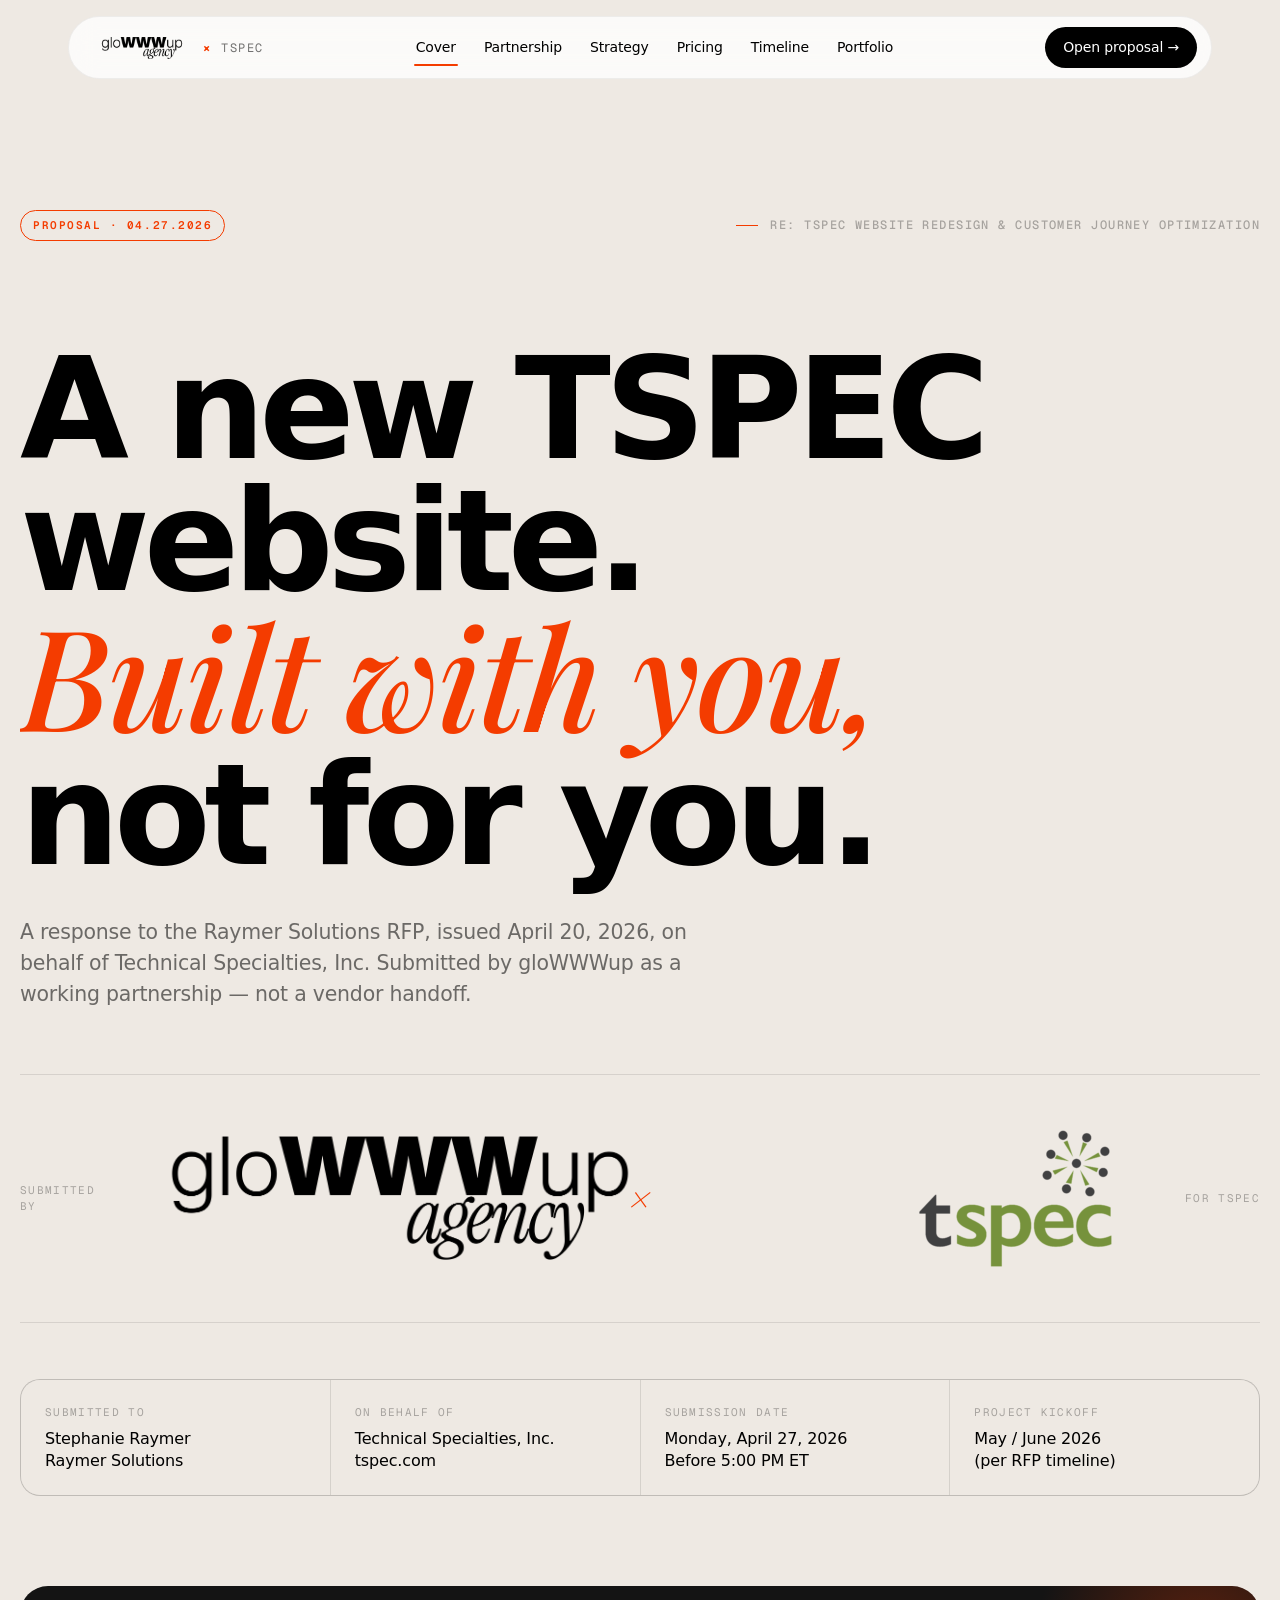
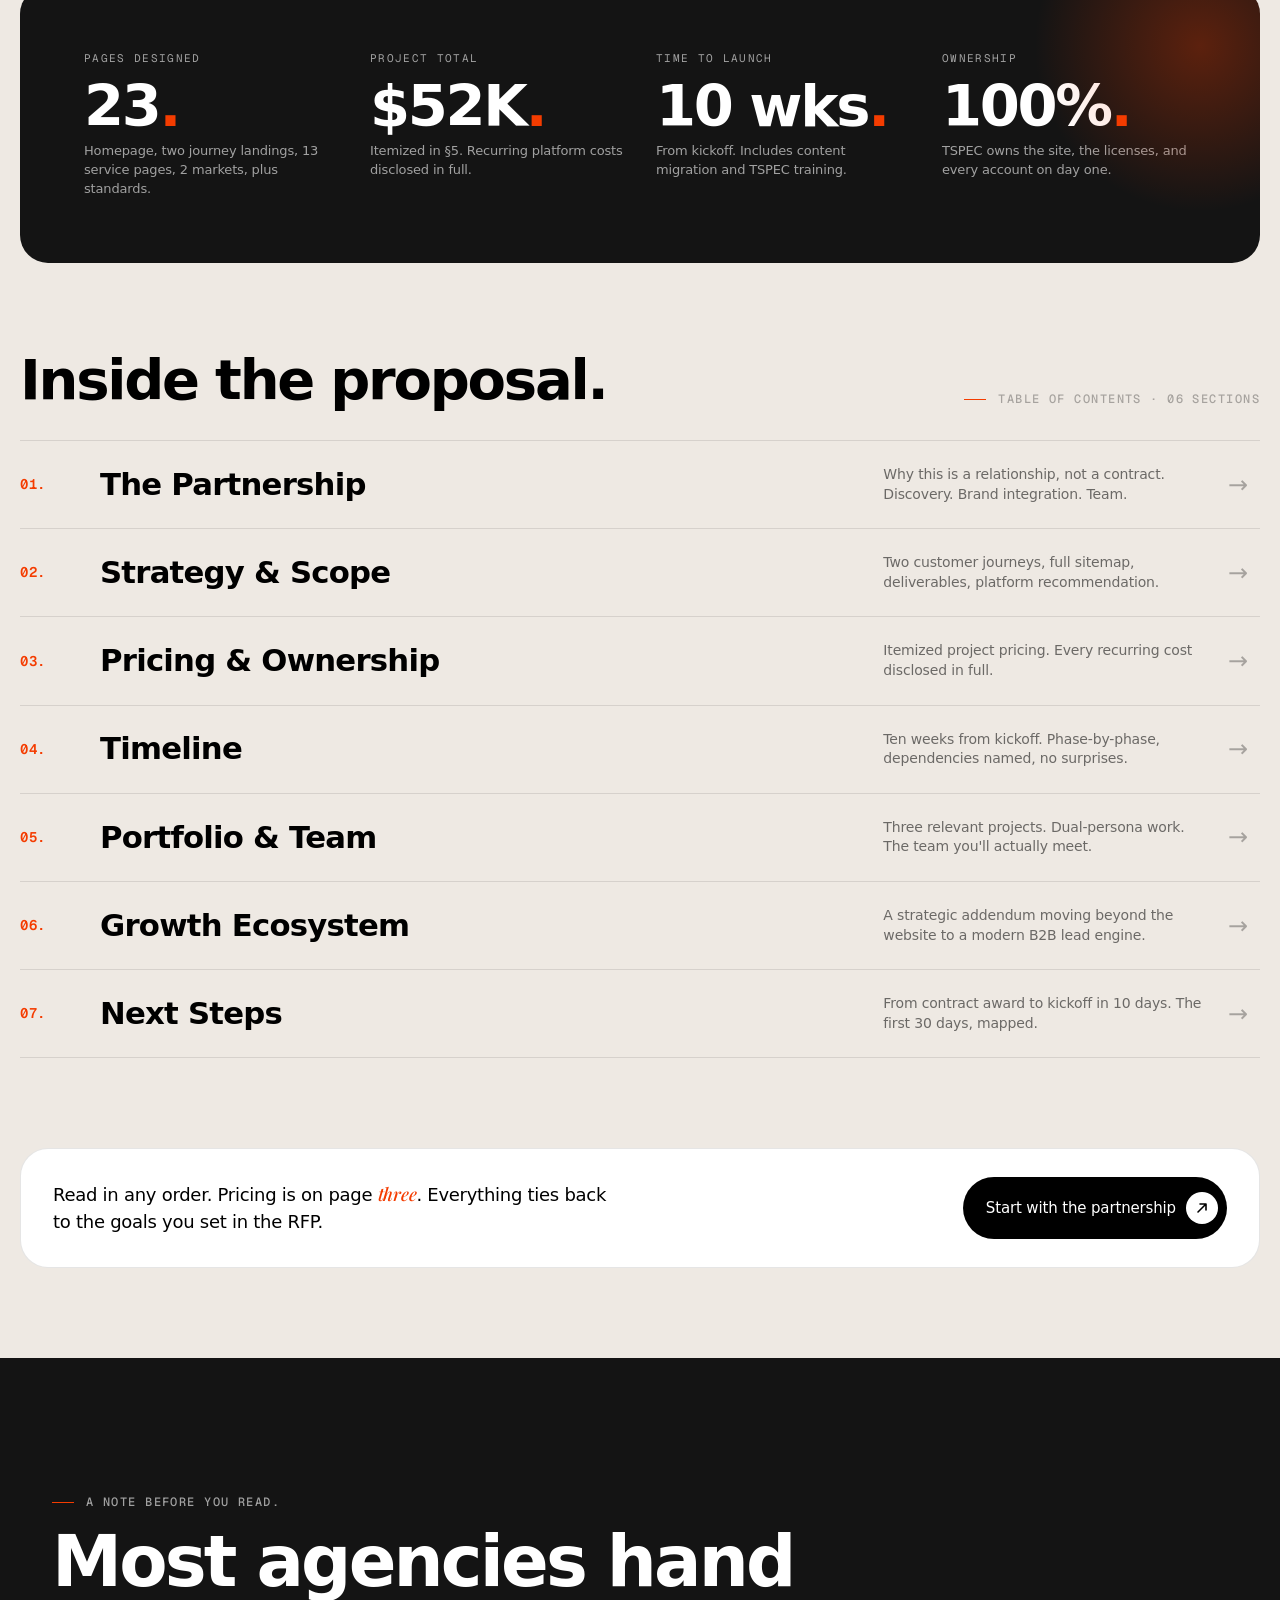
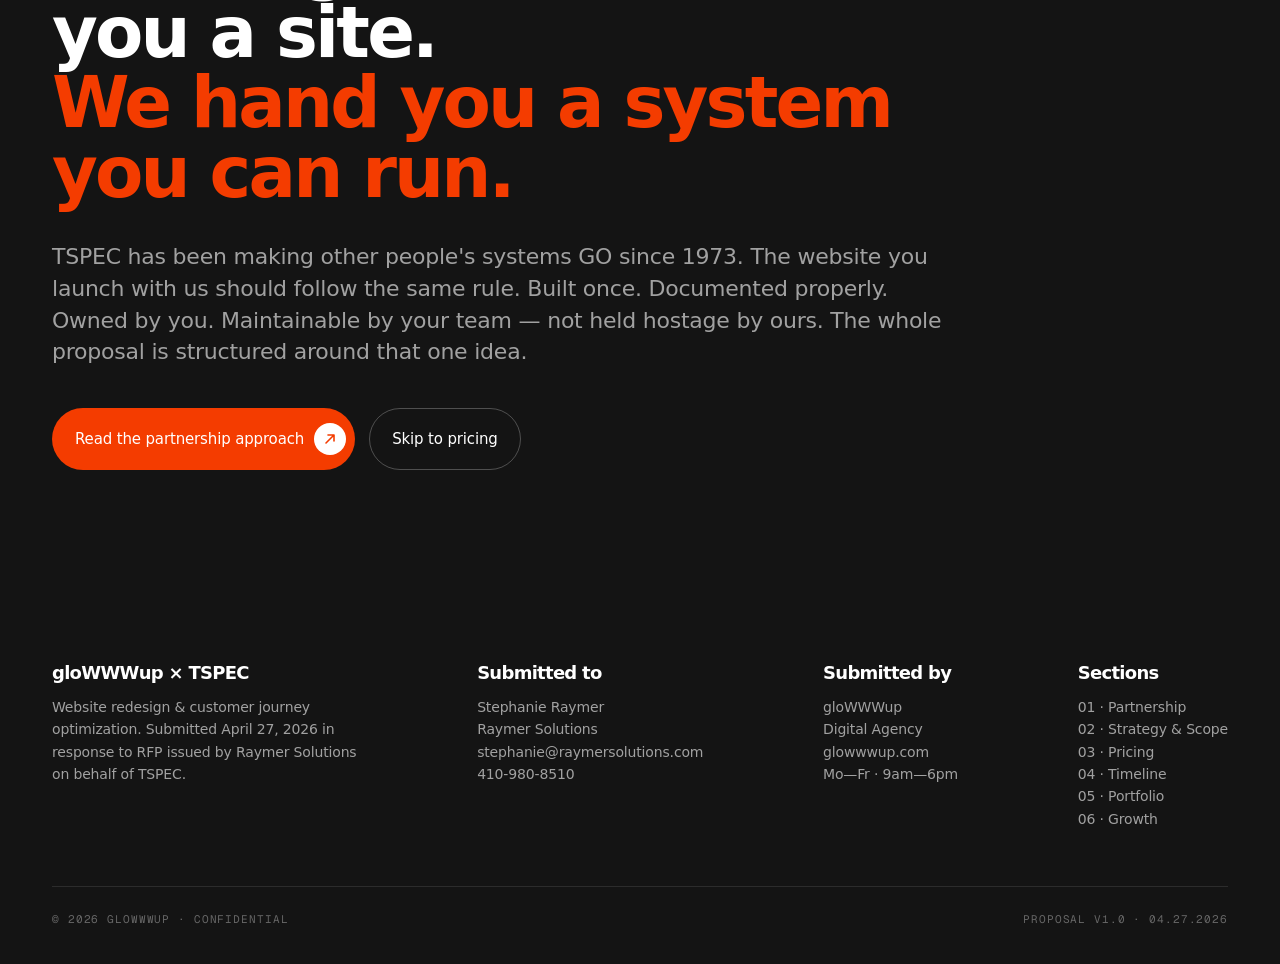
==== index.html @ b15963d7 "Update brand-row logos to 100px min-height and lock aspect ratio" ====
<!DOCTYPE html>
<html lang="en">

<head>
  <meta charset="utf-8">
  <meta name="viewport" content="width=device-width, initial-scale=1">
  <title>Proposal · gloWWWup × TSPEC · Website Redesign</title>
  <meta name="description"
    content="A website redesign proposal for TSPEC, prepared by gloWWWup in response to the Raymer Solutions RFP issued April 20, 2026.">
  <link rel="preconnect" href="https://fonts.googleapis.com">
  <link rel="preconnect" href="https://fonts.gstatic.com" crossorigin>
  <link
    href="https://fonts.googleapis.com/css2?family=Geist+Mono:wght@400;500;600&family=Playfair+Display:ital,wght@1,500&display=swap"
    rel="stylesheet">
  <link rel="stylesheet" href="assets/css/site.css">
  <style>
    /* ── Page-specific: cover hero ── */
    .cover-hero {
      padding: clamp(64px, 9vw, 144px) 0 clamp(56px, 7vw, 96px);
      position: relative;
      overflow: hidden;
    }

    .cover-eyebrow-row {
      display: flex;
      justify-content: space-between;
      align-items: center;
      margin-bottom: clamp(56px, 8vw, 112px);
      flex-wrap: wrap;
      gap: 16px;
    }

    .doc-tag {
      font-family: var(--font-geist);
      font-size: 11px;
      font-weight: 600;
      letter-spacing: .14em;
      text-transform: uppercase;
      color: var(--accent);
      padding: 6px 12px;
      border: 1px solid var(--accent);
      border-radius: var(--r-pill);
    }

    .cover-h1 {
      font-size: clamp(48px, 11vw, 156px);
      font-weight: 700;
      line-height: .94;
      letter-spacing: -.045em;
      margin: 0 0 36px;
      max-width: 14ch;
      overflow-wrap: break-word;
      word-break: break-word;
    }

    .cover-h1 .ital {
      font-family: var(--font-serif);
      font-style: italic;
      font-weight: 500;
      color: var(--accent);
      letter-spacing: -.02em;
    }

    .cover-sub {
      font-size: clamp(18px, 1.6vw, 22px);
      line-height: 1.5;
      color: var(--fg2);
      max-width: 56ch;
      margin: 0 0 64px;
      letter-spacing: -.01em;
    }

    /* Brand mark row */
    .brand-row {
      display: grid;
      grid-template-columns: 1fr auto 1fr;
      align-items: center;
      gap: 32px;
      padding: 32px 0;
      border-top: 1px solid var(--border);
      border-bottom: 1px solid var(--border);
      margin-bottom: 56px;
    }

    .brand-row .ours,
    .brand-row .theirs {
      display: flex;
      align-items: center;
      gap: 16px;
    }

    .brand-row .theirs {
      justify-self: end;
    }

    .brand-row .label {
      font-family: var(--font-geist);
      font-size: 11px;
      letter-spacing: .12em;
      text-transform: uppercase;
      color: var(--fg3);
    }

    .brand-row .ours img {
      min-height: 100px;
      height: auto;
      width: auto;
    }

    .brand-row .theirs img {
      min-height: 100px;
      height: auto;
      width: auto;
    }

    .brand-row .ampersand {
      font-family: var(--font-serif);
      font-style: italic;
      font-weight: 500;
      font-size: 40px;
      color: var(--accent);
      line-height: 1;
    }

    @media (max-width: 760px) {
      .brand-row {
        grid-template-columns: 1fr;
        text-align: center;
      }

      .brand-row .theirs {
        justify-self: center;
      }
    }

    /* Submission meta strip */
    .submission-meta {
      display: grid;
      grid-template-columns: repeat(4, 1fr);
      gap: 1px;
      background: var(--border);
      border: 1px solid var(--border);
      border-radius: var(--r-md);
      overflow: hidden;
      margin-bottom: clamp(56px, 7vw, 96px);
    }

    .submission-meta .cell {
      background: var(--bg);
      padding: 24px 24px;
    }

    .submission-meta .label {
      font-family: var(--font-geist);
      font-size: 11px;
      letter-spacing: .12em;
      text-transform: uppercase;
      color: var(--fg3);
      margin-bottom: 8px;
    }

    .submission-meta .val {
      font-size: 16px;
      font-weight: 500;
      line-height: 1.35;
      letter-spacing: -.01em;
    }

    @media (max-width: 760px) {
      .submission-meta {
        grid-template-columns: 1fr 1fr;
      }
    }

    @media (max-width: 480px) {
      .submission-meta {
        grid-template-columns: 1fr;
      }

      .submission-meta .cell {
        padding: 16px 20px;
      }
    }

    /* At-a-glance numbers */
    .glance {
      background: var(--bg-dark);
      color: var(--fg-on-dark);
      border-radius: var(--r-lg);
      padding: clamp(40px, 5vw, 64px);
      display: grid;
      grid-template-columns: repeat(4, 1fr);
      gap: 32px;
      margin-bottom: clamp(56px, 7vw, 96px);
      position: relative;
      overflow: hidden;
    }

    .glance::after {
      content: '';
      position: absolute;
      top: -120px;
      right: -120px;
      width: 360px;
      height: 360px;
      border-radius: 50%;
      background: radial-gradient(circle, rgba(244, 60, 0, .32) 0%, transparent 65%);
      pointer-events: none;
    }

    .glance .label {
      font-family: var(--font-geist);
      font-size: 11px;
      letter-spacing: .12em;
      text-transform: uppercase;
      color: var(--fg-on-dark-mute);
      margin-bottom: 12px;
    }

    .glance .num {
      font-size: clamp(40px, 4.5vw, 64px);
      font-weight: 700;
      line-height: 1;
      letter-spacing: -.04em;
      margin-bottom: 6px;
    }

    .glance .num .accent {
      color: var(--accent);
    }

    .glance .desc {
      font-size: 13px;
      color: var(--fg-on-dark-mute);
      line-height: 1.45;
    }

    @media (max-width: 900px) {
      .glance {
        grid-template-columns: repeat(2, 1fr);
      }
    }

    @media (max-width: 480px) {
      .glance {
        grid-template-columns: 1fr;
        padding: 32px 24px;
      }
    }

    /* TOC */
    .toc-block {
      margin-bottom: clamp(56px, 7vw, 96px);
    }

    .toc-block .head {
      display: flex;
      justify-content: space-between;
      align-items: flex-end;
      margin-bottom: 32px;
      flex-wrap: wrap;
      gap: 16px;
    }

    .toc-list {
      display: flex;
      flex-direction: column;
    }

    .toc-row {
      display: grid;
      grid-template-columns: 56px 1fr auto 32px;
      gap: 24px;
      align-items: center;
      padding: 24px 0;
      border-top: 1px solid var(--border);
      transition: padding-left .25s var(--ease-out);
      color: var(--fg1);
    }

    .toc-row:last-child {
      border-bottom: 1px solid var(--border);
    }

    .toc-row:hover {
      padding-left: 12px;
      background: linear-gradient(90deg, var(--accent-soft) 0%, transparent 60%);
    }

    .toc-row:hover .toc-arrow {
      color: var(--accent);
      transform: translateX(4px);
    }

    .toc-num {
      font-family: var(--font-geist);
      font-size: 14px;
      font-weight: 600;
      color: var(--accent);
      letter-spacing: .04em;
    }

    .toc-title {
      font-size: clamp(22px, 2.4vw, 32px);
      font-weight: 600;
      letter-spacing: -.025em;
      line-height: 1.1;
    }

    .toc-desc {
      font-size: 14px;
      color: var(--fg2);
      line-height: 1.4;
      max-width: 36ch;
    }

    .toc-arrow {
      font-size: 24px;
      color: var(--fg3);
      transition: color .2s var(--ease-out), transform .2s var(--ease-out);
    }

    @media (max-width: 760px) {
      .toc-row {
        grid-template-columns: 40px 1fr 24px;
        gap: 16px;
      }

      .toc-desc {
        display: none;
      }
    }

    @media (max-width: 480px) {
      .toc-row {
        grid-template-columns: 1fr 24px;
        padding: 20px 0;
      }

      .toc-num {
        display: none;
      }

      .toc-title {
        font-size: 20px;
      }
    }

    /* Strap below */
    .open-strap {
      display: flex;
      align-items: center;
      justify-content: space-between;
      gap: 24px;
      flex-wrap: wrap;
      background: var(--surface);
      border: 1px solid var(--border);
      border-radius: var(--r-lg);
      padding: 28px 32px;
    }

    .open-strap .msg {
      font-size: 18px;
      font-weight: 500;
      letter-spacing: -.015em;
      max-width: 50ch;
    }

    .open-strap .msg em {
      color: var(--accent);
    }
  </style>
</head>

<body>

  <!-- ── NAV ── -->
  <header class="shell">
    <nav class="nav-pill">
      <div class="brand">
        <img src="assets/img/glowwwup-wordmark.png" alt="gloWWWup">
        <span class="x">×</span>
        <span>TSPEC</span>
      </div>
      <div class="links">
        <a href="index.html" class="active">Cover</a>
        <a href="partnership.html">Partnership</a>
        <a href="strategy.html">Strategy</a>
        <a href="pricing.html">Pricing</a>
        <a href="timeline.html">Timeline</a>
        <a href="portfolio.html">Portfolio</a>
      </div>
      <a href="partnership.html" class="cta">Open proposal →</a>
    </nav>
  </header>

  <!-- ── COVER HERO ── -->
  <section class="cover-hero shell">
    <div class="cover-eyebrow-row">
      <span class="doc-tag">Proposal · 04.27.2026</span>
      <span class="eyebrow">Re: TSPEC Website Redesign &amp; Customer Journey Optimization</span>
    </div>

    <h1 class="cover-h1">
      A new TSPEC website.<br>
      <span class="ital">Built with you,</span><br>
      not for you.
    </h1>

    <p class="cover-sub">
      A response to the Raymer Solutions RFP, issued April 20, 2026, on behalf of Technical Specialties, Inc. Submitted
      by gloWWWup as a working partnership — not a vendor handoff.
    </p>

    <div class="brand-row">
      <div class="ours">
        <span class="label">Submitted by</span>
        <img src="assets/img/glowwwup-wordmark.png" alt="gloWWWup">
      </div>
      <span class="ampersand">×</span>
      <div class="theirs">
        <img src="assets/img/tspec-logo.png" alt="TSPEC">
        <span class="label">For TSPEC</span>
      </div>
    </div>

    <!-- Submission metadata -->
    <div class="submission-meta">
      <div class="cell">
        <div class="label">Submitted to</div>
        <div class="val">Stephanie Raymer<br>Raymer Solutions</div>
      </div>
      <div class="cell">
        <div class="label">On behalf of</div>
        <div class="val">Technical Specialties, Inc.<br>tspec.com</div>
      </div>
      <div class="cell">
        <div class="label">Submission date</div>
        <div class="val">Monday, April 27, 2026<br>Before 5:00 PM ET</div>
      </div>
      <div class="cell">
        <div class="label">Project kickoff</div>
        <div class="val">May / June 2026<br>(per RFP timeline)</div>
      </div>
    </div>

    <!-- At-a-glance -->
    <div class="glance">
      <div>
        <div class="label">Pages designed</div>
        <div class="num">23<span class="accent">.</span></div>
        <div class="desc">Homepage, two journey landings, 13 service pages, 2 markets, plus standards.</div>
      </div>
      <div>
        <div class="label">Project total</div>
        <div class="num">$52K<span class="accent">.</span></div>
        <div class="desc">Itemized in §5. Recurring platform costs disclosed in full.</div>
      </div>
      <div>
        <div class="label">Time to launch</div>
        <div class="num">10 wks<span class="accent">.</span></div>
        <div class="desc">From kickoff. Includes content migration and TSPEC training.</div>
      </div>
      <div>
        <div class="label">Ownership</div>
        <div class="num">100%<span class="accent">.</span></div>
        <div class="desc">TSPEC owns the site, the licenses, and every account on day one.</div>
      </div>
    </div>

    <!-- TOC -->
    <div class="toc-block">
      <div class="head">
        <h2 style="font-size: clamp(36px, 4.5vw, 56px); letter-spacing: -.04em;">Inside the proposal.</h2>
        <span class="eyebrow">Table of contents · 06 sections</span>
      </div>

      <div class="toc-list">
        <a class="toc-row" href="partnership.html">
          <span class="toc-num">01.</span>
          <div>
            <div class="toc-title">The Partnership</div>
          </div>
          <div class="toc-desc">Why this is a relationship, not a contract. Discovery. Brand integration. Team.</div>
          <span class="toc-arrow">→</span>
        </a>
        <a class="toc-row" href="strategy.html">
          <span class="toc-num">02.</span>
          <div>
            <div class="toc-title">Strategy &amp; Scope</div>
          </div>
          <div class="toc-desc">Two customer journeys, full sitemap, deliverables, platform recommendation.</div>
          <span class="toc-arrow">→</span>
        </a>
        <a class="toc-row" href="pricing.html">
          <span class="toc-num">03.</span>
          <div>
            <div class="toc-title">Pricing &amp; Ownership</div>
          </div>
          <div class="toc-desc">Itemized project pricing. Every recurring cost disclosed in full.</div>
          <span class="toc-arrow">→</span>
        </a>
        <a class="toc-row" href="timeline.html">
          <span class="toc-num">04.</span>
          <div>
            <div class="toc-title">Timeline</div>
          </div>
          <div class="toc-desc">Ten weeks from kickoff. Phase-by-phase, dependencies named, no surprises.</div>
          <span class="toc-arrow">→</span>
        </a>
        <a class="toc-row" href="portfolio.html">
          <span class="toc-num">05.</span>
          <div>
            <div class="toc-title">Portfolio &amp; Team</div>
          </div>
          <div class="toc-desc">Three relevant projects. Dual-persona work. The team you'll actually meet.</div>
          <span class="toc-arrow">→</span>
        </a>
        <a class="toc-row" href="growth.html">
          <span class="toc-num">06.</span>
          <div>
            <div class="toc-title">Growth Ecosystem</div>
          </div>
          <div class="toc-desc">A strategic addendum moving beyond the website to a modern B2B lead engine.</div>
          <span class="toc-arrow">→</span>
        </a>
        <a class="toc-row" href="partnership.html#discovery">
          <span class="toc-num">07.</span>
          <div>
            <div class="toc-title">Next Steps</div>
          </div>
          <div class="toc-desc">From contract award to kickoff in 10 days. The first 30 days, mapped.</div>
          <span class="toc-arrow">→</span>
        </a>
      </div>
    </div>

    <div class="open-strap">
      <p class="msg">
        Read in any order. Pricing is on page <em>three</em>. Everything ties back to the goals you set in the RFP.
      </p>
      <a href="partnership.html" class="btn btn-primary">
        Start with the partnership
        <span class="arrow">
          <svg viewBox="0 0 12 12" fill="none">
            <path d="M2 10L10 2M10 2H4M10 2V8" stroke="#000" stroke-width="1.6" stroke-linecap="round"
              stroke-linejoin="round" />
          </svg>
        </span>
      </a>
    </div>
  </section>

  <!-- ── DARK BAND: voice statement ── -->
  <section class="dark-band">
    <div class="shell">
      <p class="eyebrow">A note before you read.</p>
      <h2 style="color: var(--fg-on-dark); font-size: clamp(36px, 5.5vw, 72px); margin: 16px 0 32px; max-width: 18ch;">
        Most agencies hand you a site.<br>
        <span class="accent">We hand you a system you can run.</span>
      </h2>
      <p class="lede" style="max-width: 64ch;">
        TSPEC has been making other people's systems GO since 1973. The website you launch with us should follow the
        same rule. Built once. Documented properly. Owned by you. Maintainable by your team — not held hostage by ours.
        The whole proposal is structured around that one idea.
      </p>
      <div style="display: flex; gap: 14px; margin-top: 40px; flex-wrap: wrap;">
        <a href="partnership.html" class="btn btn-accent">
          Read the partnership approach
          <span class="arrow">
            <svg viewBox="0 0 12 12" fill="none">
              <path d="M2 10L10 2M10 2H4M10 2V8" stroke="#F43C00" stroke-width="1.6" stroke-linecap="round"
                stroke-linejoin="round" />
            </svg>
          </span>
        </a>
        <a href="pricing.html" class="btn btn-ghost btn-on-dark">Skip to pricing</a>
      </div>
    </div>
  </section>

  <!-- ── FOOTER ── -->
  <footer class="site-foot">
    <div class="shell">
      <div class="row">
        <div style="max-width: 30ch;">
          <h6>gloWWWup × TSPEC</h6>
          <p>Website redesign &amp; customer journey optimization. Submitted April 27, 2026 in response to RFP issued by
            Raymer Solutions on behalf of TSPEC.</p>
        </div>
        <div>
          <h6>Submitted to</h6>
          <p>Stephanie Raymer<br>Raymer Solutions<br><a
              href="mailto:stephanie@raymersolutions.com">stephanie@raymersolutions.com</a><br>410-980-8510</p>
        </div>
        <div>
          <h6>Submitted by</h6>
          <p>gloWWWup<br>Digital Agency<br><a href="https://glowwwup.com">glowwwup.com</a><br>Mo—Fr · 9am—6pm</p>
        </div>
        <div>
          <h6>Sections</h6>
          <p>
            <a href="partnership.html">01 · Partnership</a><br>
            <a href="strategy.html">02 · Strategy &amp; Scope</a><br>
            <a href="pricing.html">03 · Pricing</a><br>
            <a href="timeline.html">04 · Timeline</a><br>
            <a href="portfolio.html">05 · Portfolio</a><br>
            <a href="growth.html">06 · Growth</a>
          </p>
        </div>
      </div>
      <div class="legal">
        <span>© 2026 gloWWWup · Confidential</span>
        <span>Proposal v1.0 · 04.27.2026</span>
      </div>
    </div>
  </footer>

</body>

</html>
---- assets/css/site.css ----
/* ─────────────────────────────────────────────────────────────────────────
   gloWWWup × TSPEC — Proposal Site
   Design tokens lifted from the gloWWWup style guide v1
   ───────────────────────────────────────────────────────────────────────── */

:root {
  /* Surfaces */
  --bg:              #EEE9E3;
  --bg-alt:          #F6F6F6;
  --bg-dark:         #141414;
  --surface:         #FFFFFF;

  /* Foreground */
  --fg1:             #000000;
  --fg2:             rgba(0,0,0,.55);
  --fg3:             rgba(0,0,0,.30);
  --fg-on-dark:      #FFFFFF;
  --fg-on-dark-mute: rgba(255,255,255,.60);
  --fg-on-dark-dim:  rgba(255,255,255,.35);

  /* Accent */
  --accent:          #F43C00;
  --accent-soft:     #FFE9DF;
  --accent-deep:     #5A1500;
  --on-accent:       #FFFFFF;

  /* Borders */
  --border:          rgba(0,0,0,.10);
  --border-strong:   rgba(0,0,0,.20);
  --border-dark:     rgba(255,255,255,.10);

  /* TSPEC accent (used sparingly, paired with brand) */
  --tspec-green:     #6F9A40;
  --tspec-deep:      #3A4A28;

  /* Typography */
  --font-sans:  "Helvetica Neue", "HelveticaNeue", "Inter", system-ui, -apple-system, sans-serif;
  --font-geist: "Geist Mono", "JetBrains Mono", "SF Mono", ui-monospace, Menlo, monospace;
  --font-serif: "Playfair Display", "Times New Roman", serif;

  /* Spacing scale */
  --sp-1: 4px;  --sp-2: 8px;   --sp-3: 12px;  --sp-4: 16px;
  --sp-5: 24px; --sp-6: 32px;  --sp-7: 48px;  --sp-8: 64px;
  --sp-9: 96px; --sp-10: 128px;

  /* Radii */
  --r-xs: 6px; --r-sm: 12px; --r-md: 20px; --r-lg: 28px; --r-xl: 40px; --r-pill: 999px;

  /* Elevation */
  --shadow-sm: 0 1px 2px rgba(0,0,0,.06);
  --shadow-md: 0 8px 24px rgba(0,0,0,.08);
  --shadow-lg: 0 24px 60px rgba(0,0,0,.12);

  /* Motion */
  --ease-out: cubic-bezier(.2,.7,.1,1);
}

/* ── RESET ── */
*, *::before, *::after { box-sizing: border-box; }
html, body { margin: 0; padding: 0; }
img, svg { display: block; max-width: 100%; }
button { font: inherit; cursor: pointer; border: none; background: none; }
a { color: inherit; text-decoration: none; }
ul { list-style: none; padding: 0; margin: 0; }

/* ── BASE TYPOGRAPHY ── */
html { -webkit-font-smoothing: antialiased; -moz-osx-font-smoothing: grayscale; }
body {
  font-family: var(--font-sans);
  background: var(--bg);
  color: var(--fg1);
  font-size: 16px;
  line-height: 1.5;
  letter-spacing: -.01em;
}

h1, h2, h3, h4, h5, h6 { margin: 0; font-weight: 700; letter-spacing: -.04em; line-height: 1; }
h1 { font-size: clamp(56px, 9vw, 96px); }
h2 { font-size: clamp(40px, 6vw, 80px); }
h3 { font-size: clamp(32px, 4vw, 56px); line-height: 1.05; }
h4 { font-size: clamp(24px, 2.6vw, 40px); font-weight: 500; line-height: 1.1; }
h5 { font-size: 28px; font-weight: 600; line-height: 1.15; }
h6 { font-size: 22px; font-weight: 600; line-height: 1.2; }

p { margin: 0; }
em, .italic-serif { font-family: var(--font-serif); font-style: italic; font-weight: 500; }

.eyebrow {
  font-family: var(--font-geist);
  font-size: 12px;
  font-weight: 500;
  letter-spacing: .12em;
  text-transform: uppercase;
  color: var(--fg3);
  display: inline-flex;
  align-items: center;
  gap: 12px;
}
.eyebrow::before {
  content: '';
  display: inline-block;
  width: 22px;
  height: 1px;
  background: var(--accent);
}
.eyebrow.no-rule::before { display: none; }
.eyebrow-on-dark { color: var(--fg-on-dark-mute); }

.lede {
  font-size: clamp(18px, 2vw, 22px);
  line-height: 1.45;
  color: var(--fg2);
  letter-spacing: -.01em;
  max-width: 60ch;
}

.accent { color: var(--accent); }
.muted  { color: var(--fg2); }

/* ── LAYOUT ── */
.shell {
  max-width: 1240px;
  margin: 0 auto;
  padding: 0 32px;
}
@media (max-width: 600px) {
  .shell { padding: 0 20px; }
}
.section { padding: clamp(64px, 9vw, 128px) 0; }
.section.tight { padding: clamp(48px, 6vw, 80px) 0; }
.section + .section { border-top: 1px solid var(--border); }
.section-on-dark { background: var(--bg-dark); color: var(--fg-on-dark); }
.section-on-dark + .section { border-top: none; }
.section-on-dark .lede { color: var(--fg-on-dark-mute); }
.section-on-alt { background: var(--bg-alt); }

/* Page-wide stripe to put a dark band edge-to-edge */
.dark-band {
  background: var(--bg-dark);
  color: var(--fg-on-dark);
  padding: clamp(72px, 10vw, 144px) 0;
}
.dark-band .lede { color: var(--fg-on-dark-mute); }
.dark-band .eyebrow { color: var(--fg-on-dark-mute); }

/* ── NAV PILL ── */
.nav-pill {
  position: sticky;
  top: 16px;
  z-index: 100;
  margin: 16px auto;
  width: calc(100% - 32px);
  max-width: 1200px;
  display: flex;
  align-items: center;
  justify-content: space-between;
  gap: 16px;
  background: rgba(255,255,255,.78);
  backdrop-filter: blur(14px);
  -webkit-backdrop-filter: blur(14px);
  border: 1px solid rgba(0,0,0,.06);
  border-radius: var(--r-pill);
  padding: 10px 14px 10px 22px;
  transition: all .3s var(--ease-out);
}
.nav-pill .brand {
  display: flex; align-items: center; gap: 10px;
  font-family: var(--font-geist);
  font-size: 12px;
  letter-spacing: .12em;
  text-transform: uppercase;
  color: var(--fg2);
}
.nav-pill .brand img { height: 22px; width: auto; }
.nav-pill .brand .x { color: var(--accent); font-weight: 700; }
.nav-pill .links {
  display: flex; gap: 24px;
  font-size: 14px; font-weight: 500;
}
.nav-pill .links a {
  position: relative;
  padding: 6px 2px;
  transition: color .18s var(--ease-out);
}
.nav-pill .links a:hover { color: var(--accent); }
.nav-pill .links a.active::after {
  content: '';
  position: absolute;
  left: 0; right: 0; bottom: -2px;
  height: 2px; background: var(--accent);
  border-radius: 2px;
}
.nav-pill .cta {
  background: #000; color: #fff;
  padding: 10px 18px;
  border-radius: var(--r-pill);
  font-size: 14px; font-weight: 500;
  transition: background .18s var(--ease-out);
}
.nav-pill .cta:hover { background: var(--accent); }
@media (max-width: 900px) {
  .nav-pill .links { display: none; }
}
@media (max-width: 600px) {
  .nav-pill {
    padding: 8px 10px 8px 16px;
    gap: 8px;
    width: calc(100% - 40px);
    top: 12px;
  }
  .nav-pill .brand span:last-child,
  .nav-pill .brand .x { display: none; }
  .nav-pill .brand img { height: 18px; }
  .nav-pill .cta { padding: 8px 14px; font-size: 13px; }
}

/* ── BUTTONS ── */
.btn {
  display: inline-flex;
  align-items: center;
  gap: 10px;
  padding: 14px 8px 14px 22px;
  border-radius: var(--r-pill);
  border: 1px solid transparent;
  font-family: var(--font-sans);
  font-size: 15px;
  font-weight: 500;
  letter-spacing: -.01em;
  cursor: pointer;
  transition: background .2s var(--ease-out), color .2s var(--ease-out), transform .2s var(--ease-out);
}
.btn:hover { transform: translateY(-1px); }
.btn .arrow {
  width: 32px; height: 32px;
  border-radius: var(--r-pill);
  background: #fff;
  display: inline-flex; align-items: center; justify-content: center;
}
.btn .arrow svg { width: 12px; height: 12px; }
.btn-primary { background: #000; color: #fff; }
.btn-primary:hover { background: var(--accent); }
.btn-primary:hover .arrow svg path { stroke: var(--accent); }
.btn-accent  { background: var(--accent); color: #fff; }
.btn-accent .arrow svg path { stroke: var(--accent); }
.btn-ghost   { background: transparent; color: #000; border-color: var(--border-strong); padding: 14px 22px; }
.btn-ghost:hover { background: #000; color: #fff; }
.btn-on-dark.btn-ghost { color: #fff; border-color: rgba(255,255,255,.25); }
.btn-on-dark.btn-ghost:hover { background: #fff; color: #000; }

/* ── CARD ── */
.card {
  background: var(--surface);
  border: 1px solid var(--border);
  border-radius: var(--r-lg);
  padding: 28px 30px;
}
.card.flush { padding: 0; overflow: hidden; }
.card-on-dark {
  background: rgba(255,255,255,.04);
  border-color: var(--border-dark);
}

/* ── FOOTER ── */
.site-foot {
  background: var(--bg-dark);
  color: var(--fg-on-dark);
  padding: 64px 0 36px;
}
.site-foot .row {
  display: flex;
  justify-content: space-between;
  align-items: flex-start;
  gap: 32px;
  flex-wrap: wrap;
}
.site-foot h6 { color: var(--fg-on-dark); font-weight: 600; margin-bottom: 12px; font-size: 18px; }
.site-foot p, .site-foot a { color: var(--fg-on-dark-mute); font-size: 14px; line-height: 1.6; }
.site-foot a:hover { color: var(--accent); }
.site-foot .legal {
  margin-top: 56px;
  padding-top: 24px;
  border-top: 1px solid var(--border-dark);
  display: flex; justify-content: space-between; gap: 16px; flex-wrap: wrap;
  font-family: var(--font-geist);
  font-size: 11px; letter-spacing: .08em; text-transform: uppercase;
  color: var(--fg-on-dark-dim);
}

/* ── UTILITY ── */
.grid     { display: grid; gap: var(--sp-5); }
.grid-2   { display: grid; grid-template-columns: 1fr 1fr; gap: var(--sp-5); }
.grid-3   { display: grid; grid-template-columns: repeat(3, 1fr); gap: var(--sp-5); }
.grid-4   { display: grid; grid-template-columns: repeat(4, 1fr); gap: var(--sp-5); }
.flex     { display: flex; }
.between  { justify-content: space-between; }
.center   { justify-content: center; align-items: center; }
.stack    { display: flex; flex-direction: column; gap: var(--sp-4); }
.stack-lg { display: flex; flex-direction: column; gap: var(--sp-7); }

@media (max-width: 900px) {
  .grid-2, .grid-3, .grid-4 { grid-template-columns: 1fr; }
}

/* ── BADGE / CHIP ── */
.badge {
  display: inline-flex;
  align-items: center;
  gap: 6px;
  padding: 5px 10px;
  border-radius: var(--r-pill);
  background: var(--accent-soft);
  color: var(--accent-deep);
  font-family: var(--font-geist);
  font-size: 11px;
  font-weight: 600;
  letter-spacing: .06em;
  text-transform: uppercase;
}
.badge-on-dark {
  background: rgba(255,255,255,.08);
  color: var(--fg-on-dark);
}
.badge-accent {
  background: var(--accent);
  color: #fff;
}

/* Hairline divider */
.rule { height: 1px; background: var(--border); border: none; margin: 0; }
.rule-on-dark { background: var(--border-dark); }

/* TOC dot leader for cover */
.dot-leader {
  display: grid;
  grid-template-columns: auto 1fr auto;
  align-items: baseline;
  gap: 12px;
}
.dot-leader .dots {
  border-bottom: 1px dotted var(--border-strong);
  height: 0;
  align-self: end;
  margin-bottom: 6px;
}

/* Accent link */
.alink {
  font-weight: 500;
  border-bottom: 1px solid currentColor;
  padding-bottom: 1px;
  transition: color .18s var(--ease-out);
}
.alink:hover { color: var(--accent); }
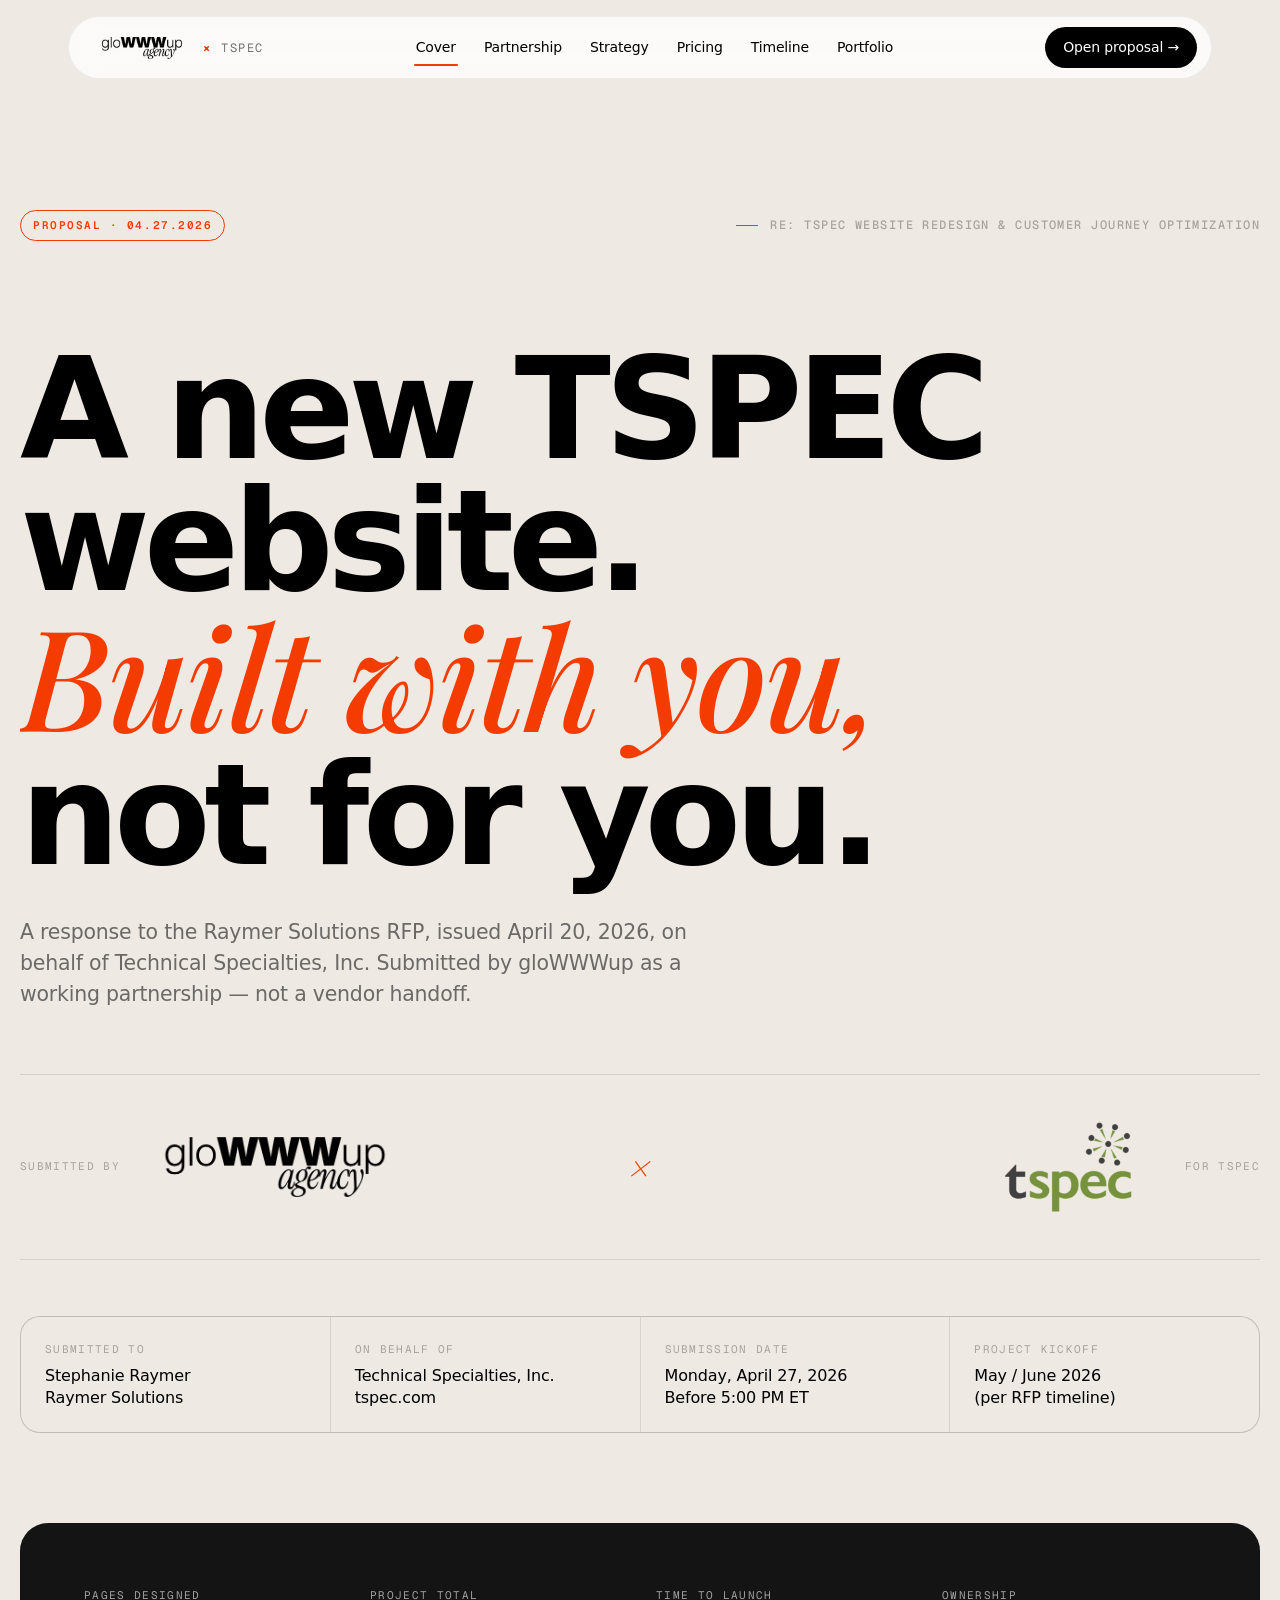
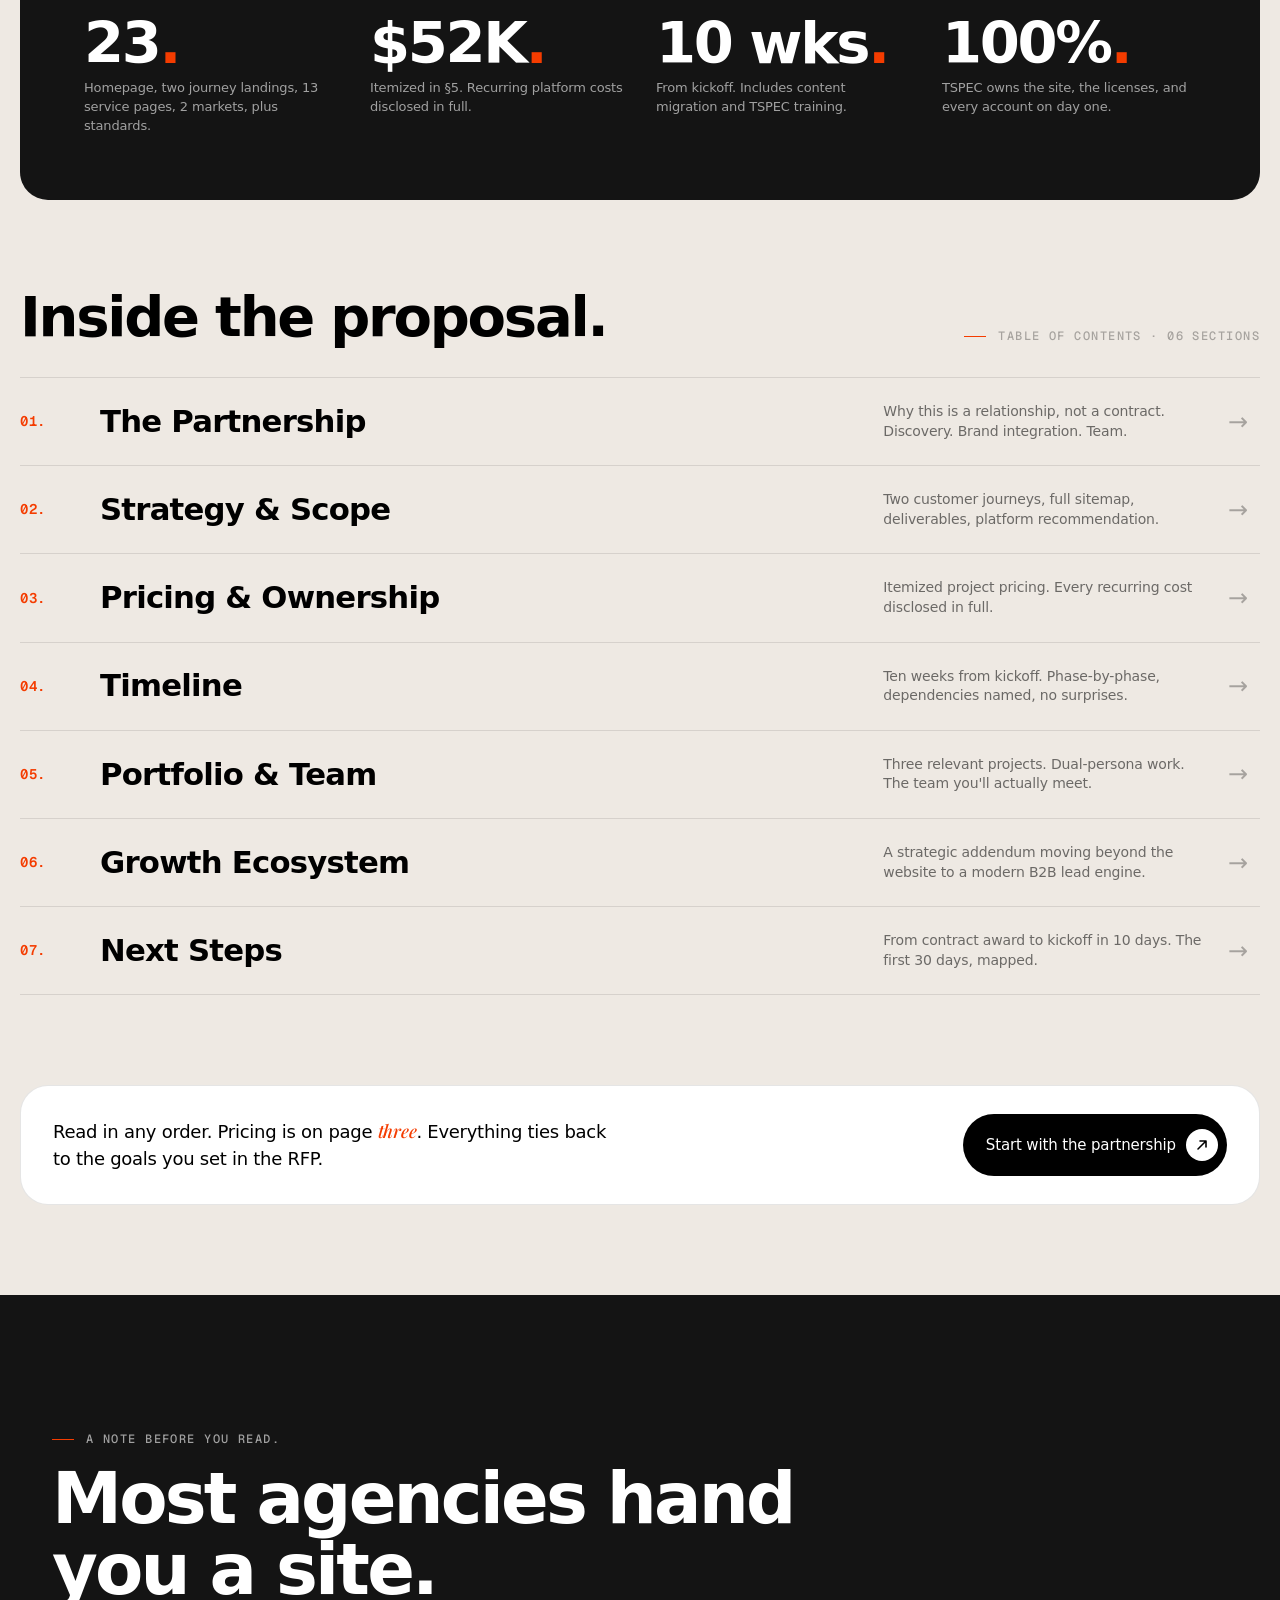
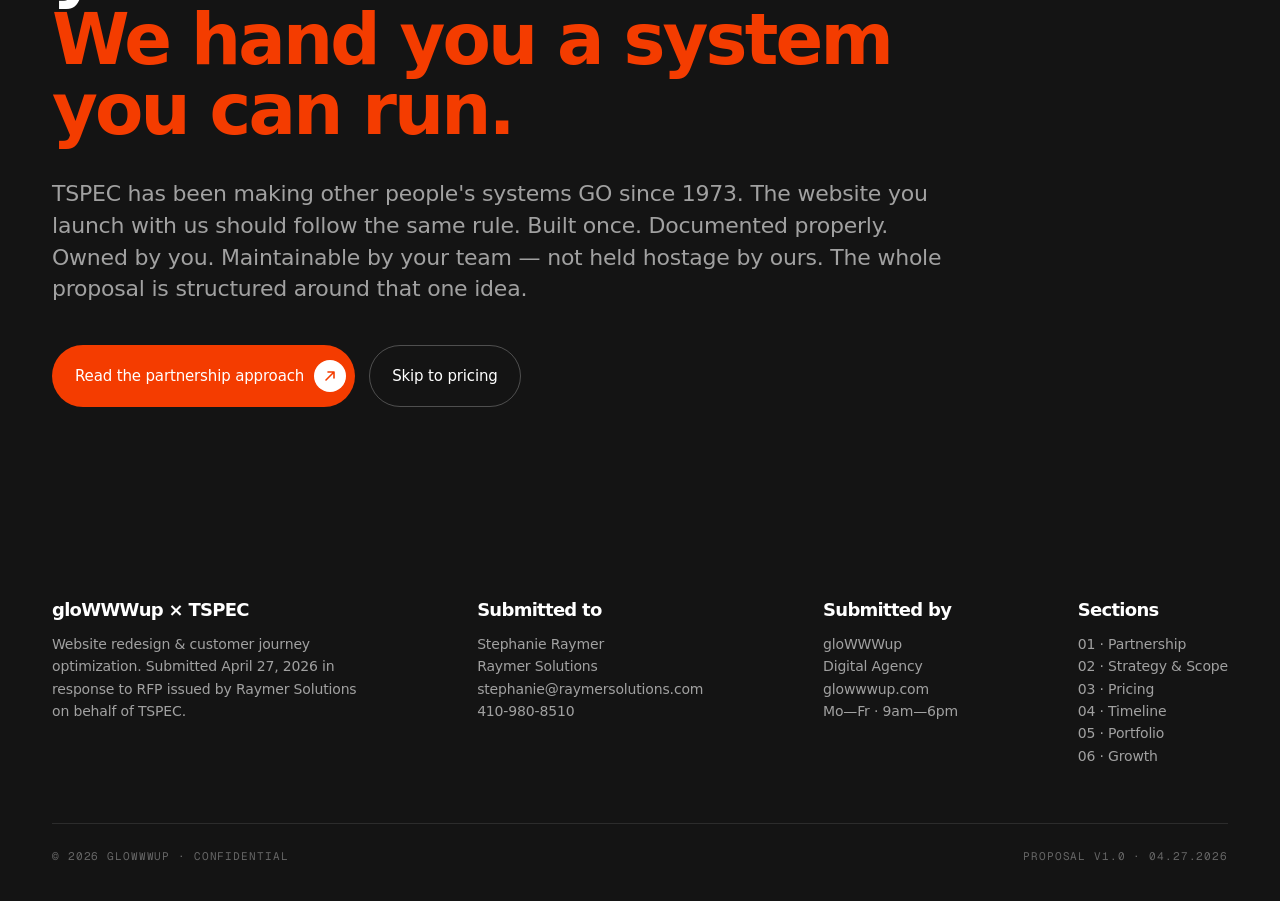
==== commit 22ca7c8c: "Update logo max-height and remove glance glow effect" ====
--- a/index.html
+++ b/index.html
@@ -102,13 +102,13 @@
     }
 
     .brand-row .ours img {
-      min-height: 100px;
+      max-height: 60px;
       height: auto;
       width: auto;
     }
 
     .brand-row .theirs img {
-      min-height: 100px;
+      max-height: 120px;
       height: auto;
       width: auto;
     }
@@ -196,17 +196,7 @@
       overflow: hidden;
     }
 
-    .glance::after {
-      content: '';
-      position: absolute;
-      top: -120px;
-      right: -120px;
-      width: 360px;
-      height: 360px;
-      border-radius: 50%;
-      background: radial-gradient(circle, rgba(244, 60, 0, .32) 0%, transparent 65%);
-      pointer-events: none;
-    }
+
 
     .glance .label {
       font-family: var(--font-geist);
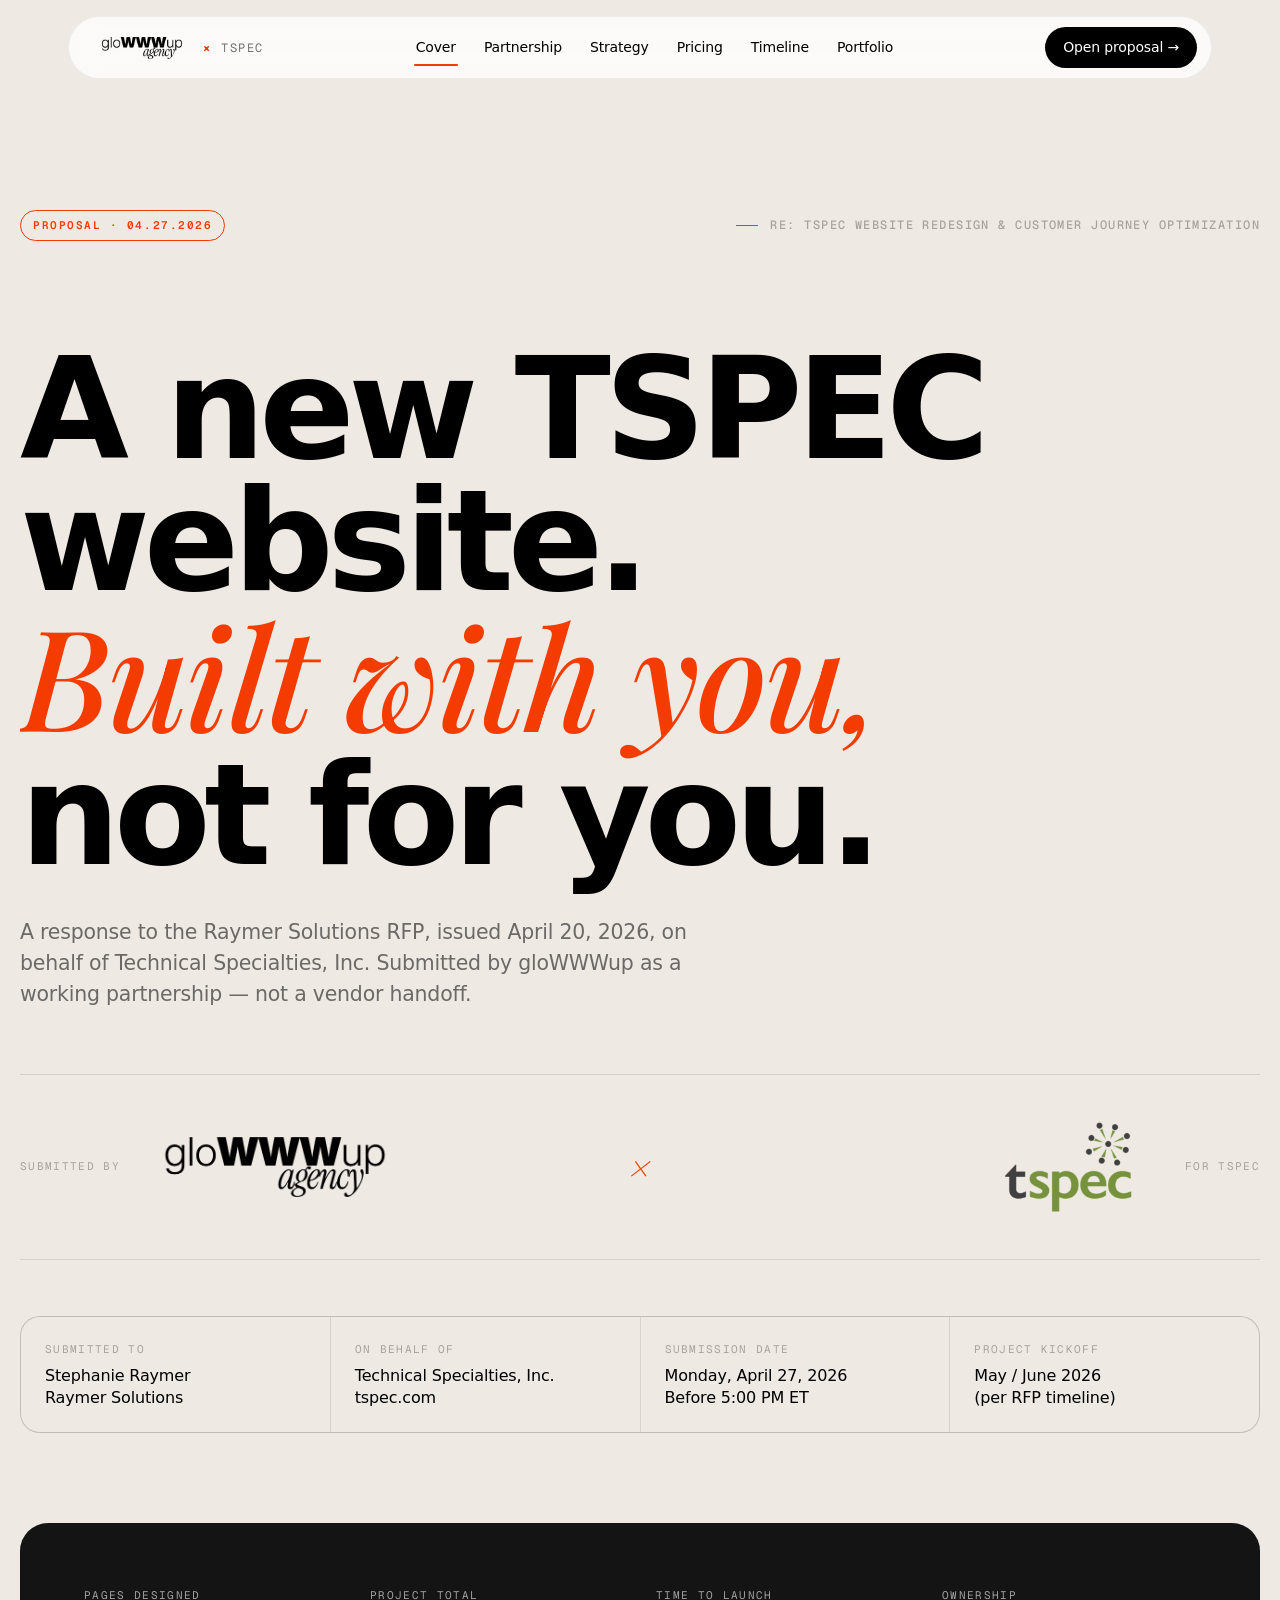
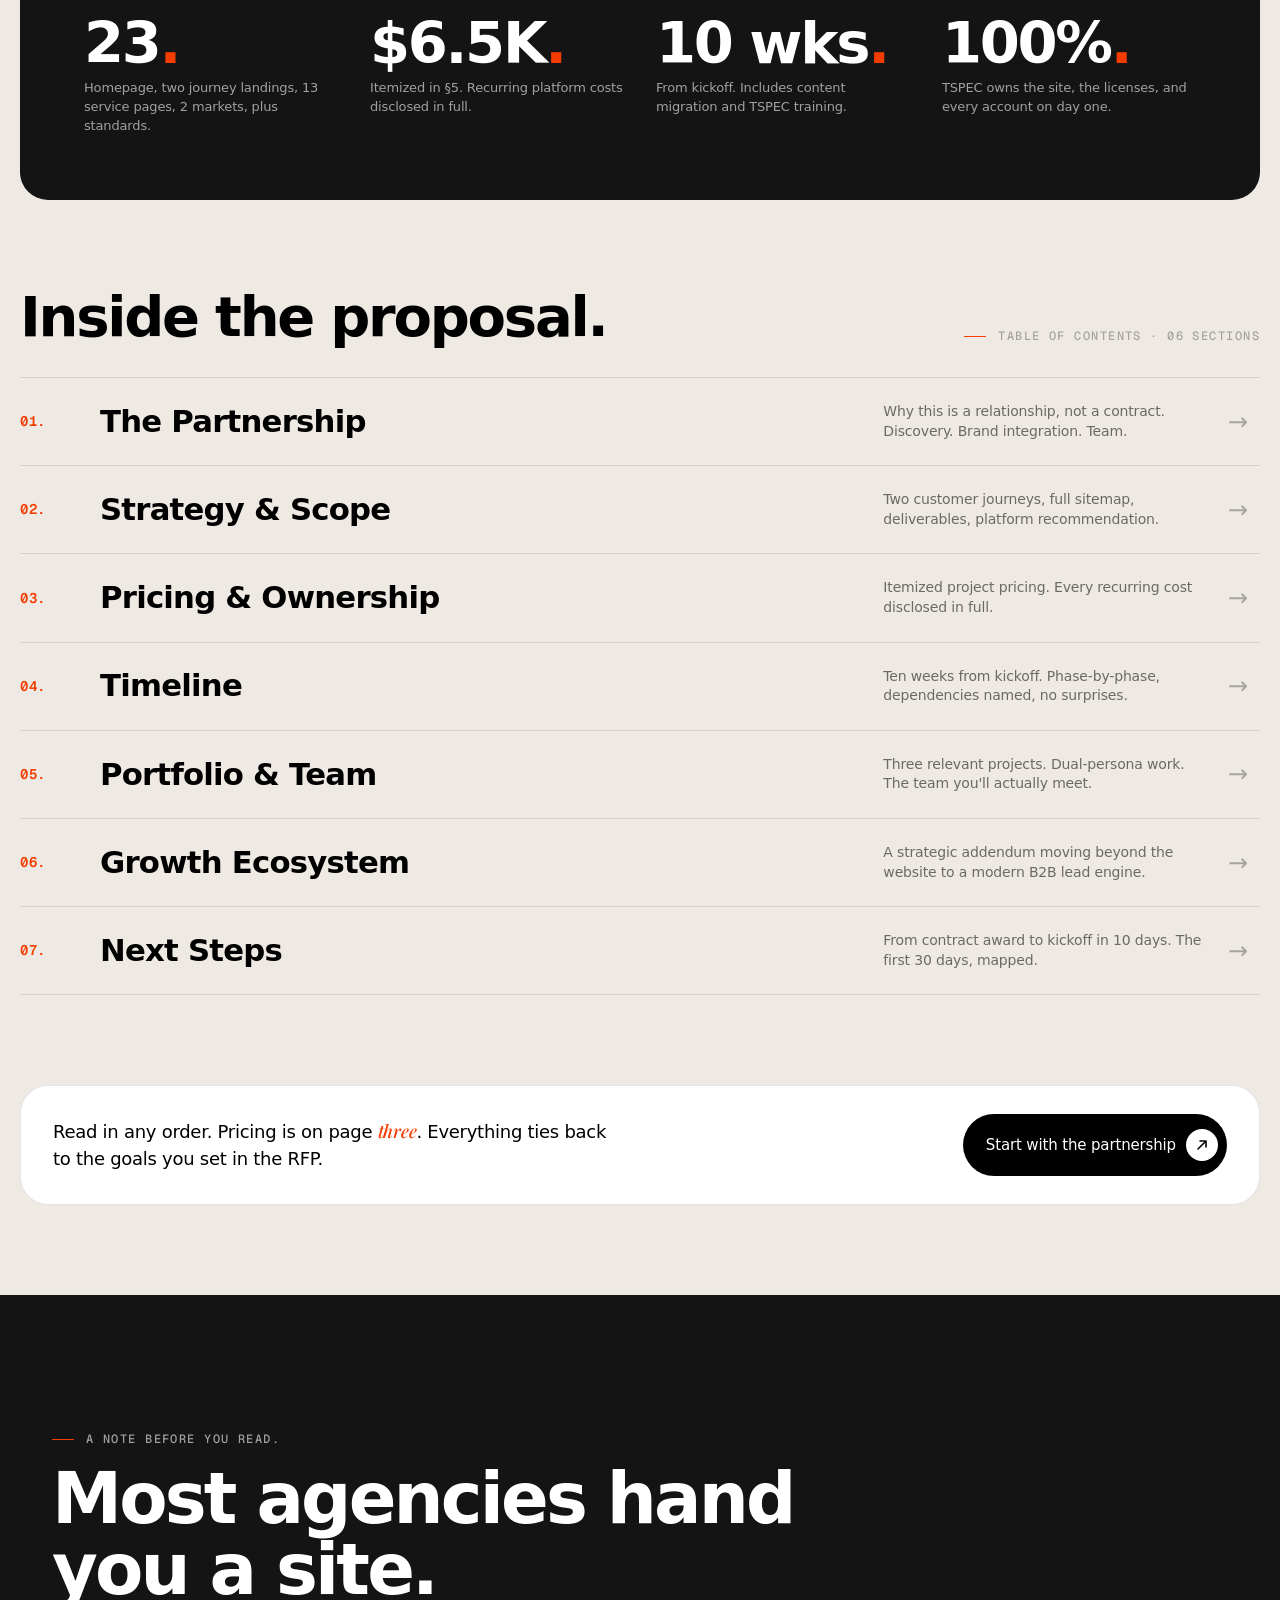
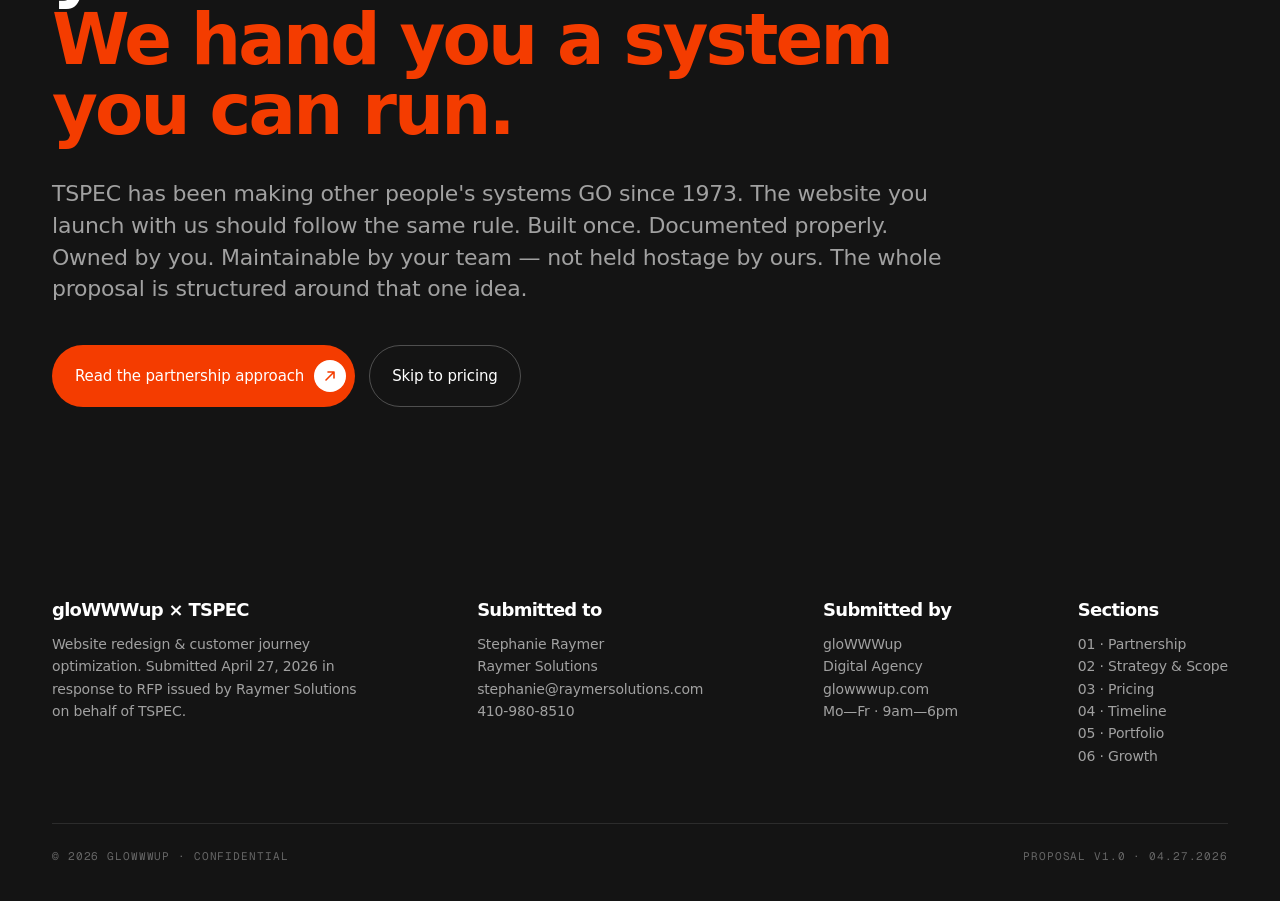
==== commit faf8d73c: "Update project pricing to total ,500" ====
--- a/index.html
+++ b/index.html
@@ -443,7 +443,7 @@
       </div>
       <div>
         <div class="label">Project total</div>
-        <div class="num">$52K<span class="accent">.</span></div>
+        <div class="num">$6.5K<span class="accent">.</span></div>
         <div class="desc">Itemized in §5. Recurring platform costs disclosed in full.</div>
       </div>
       <div>
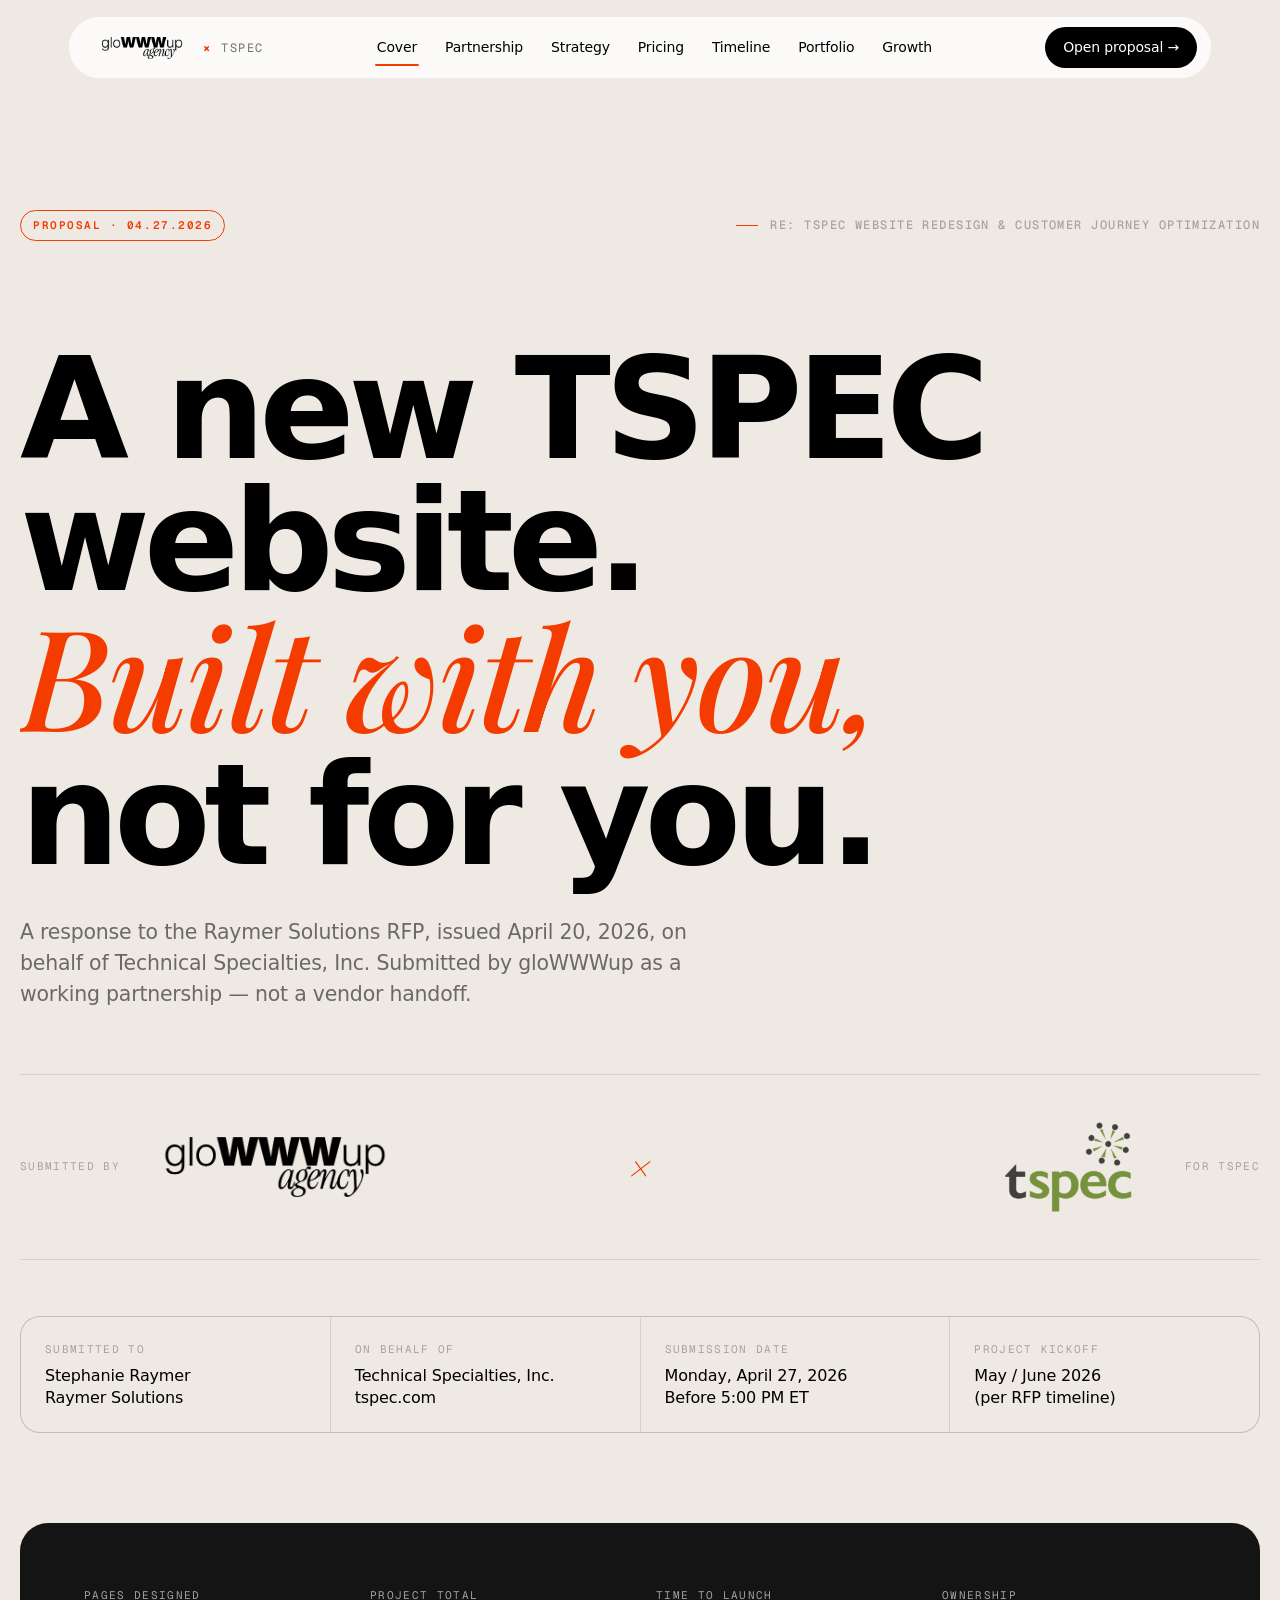
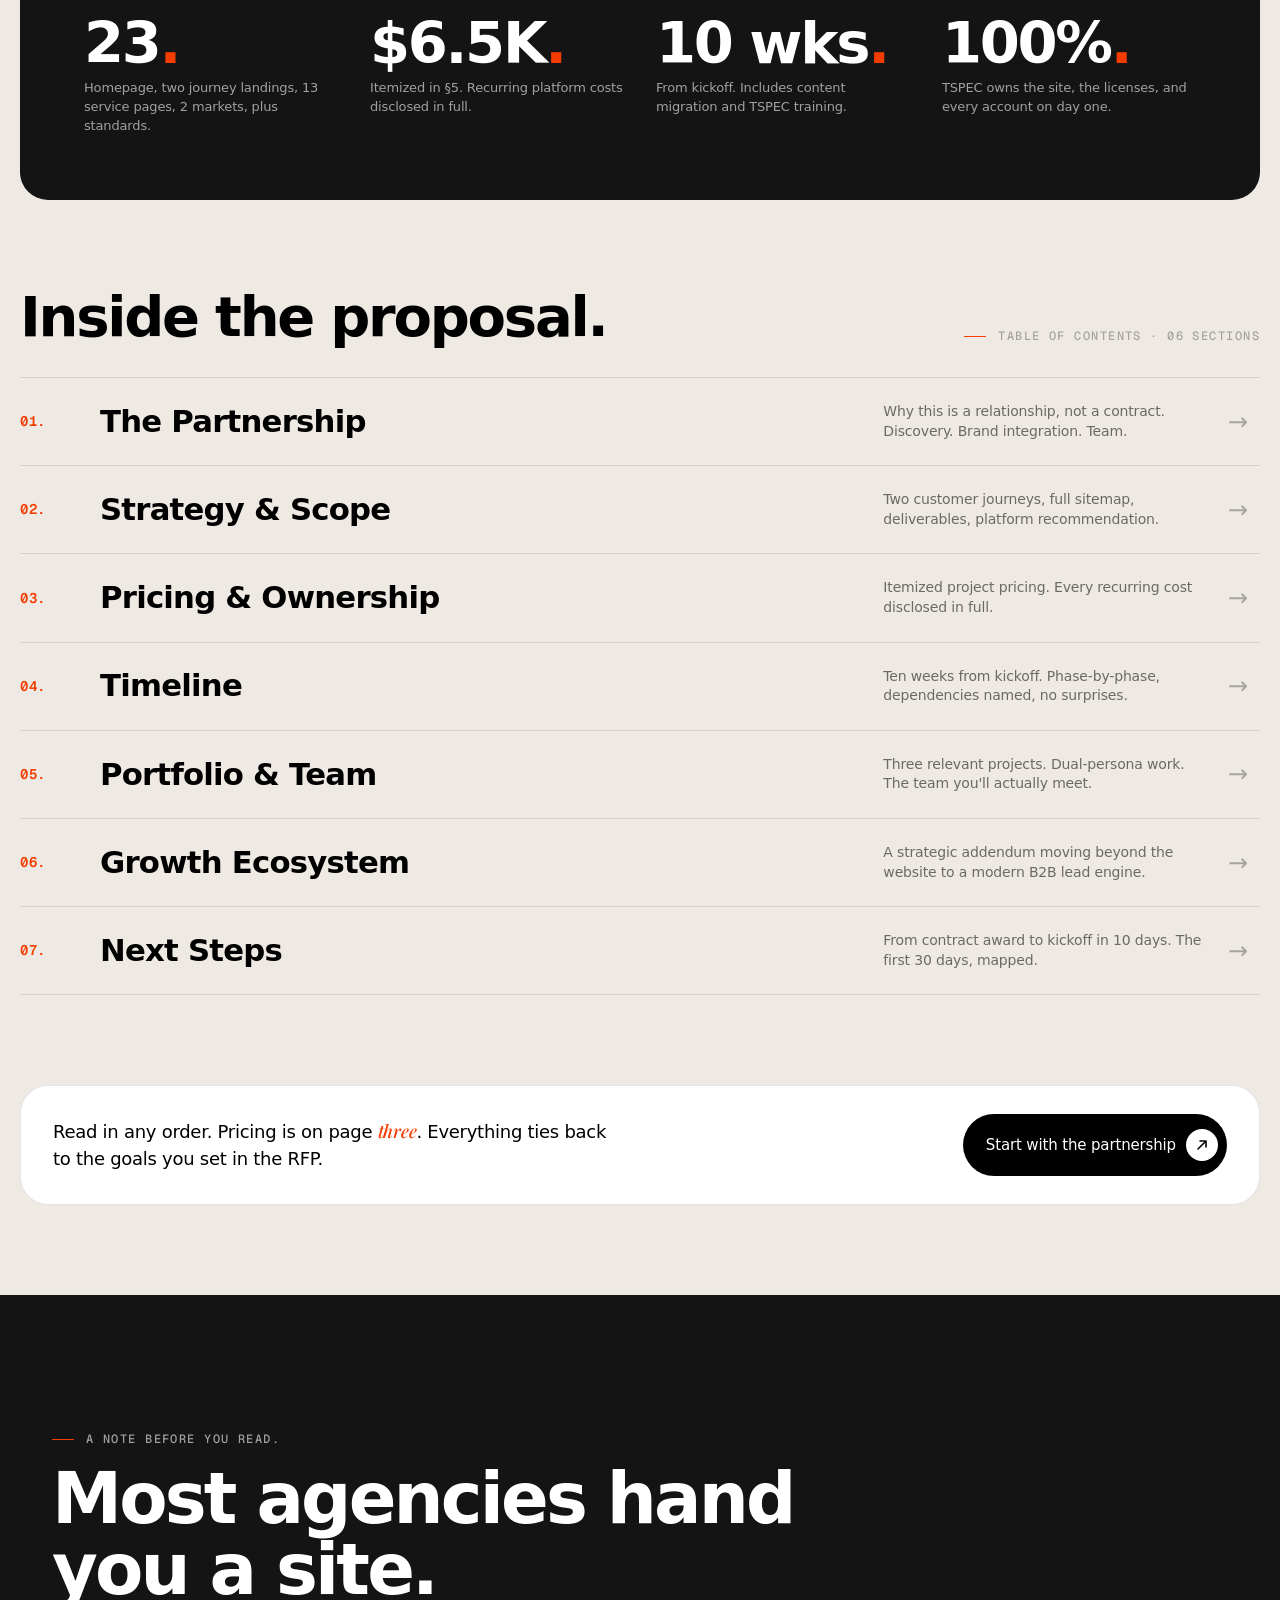
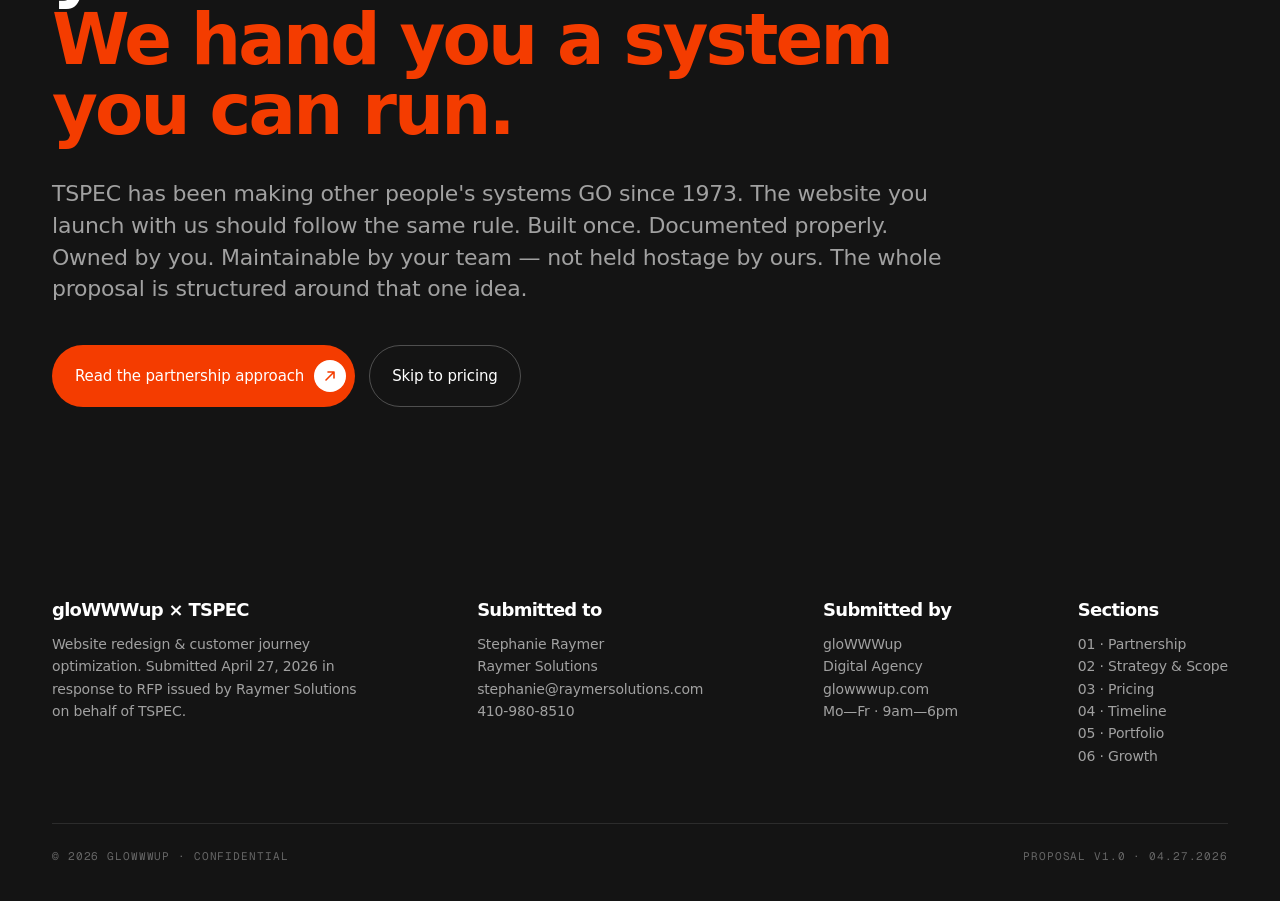
==== commit 00040f7a: "Add growth page to top navigation site-wide" ====
--- a/index.html
+++ b/index.html
@@ -379,6 +379,7 @@
         <a href="pricing.html">Pricing</a>
         <a href="timeline.html">Timeline</a>
         <a href="portfolio.html">Portfolio</a>
+        <a href="growth.html">Growth</a>
       </div>
       <a href="partnership.html" class="cta">Open proposal →</a>
     </nav>
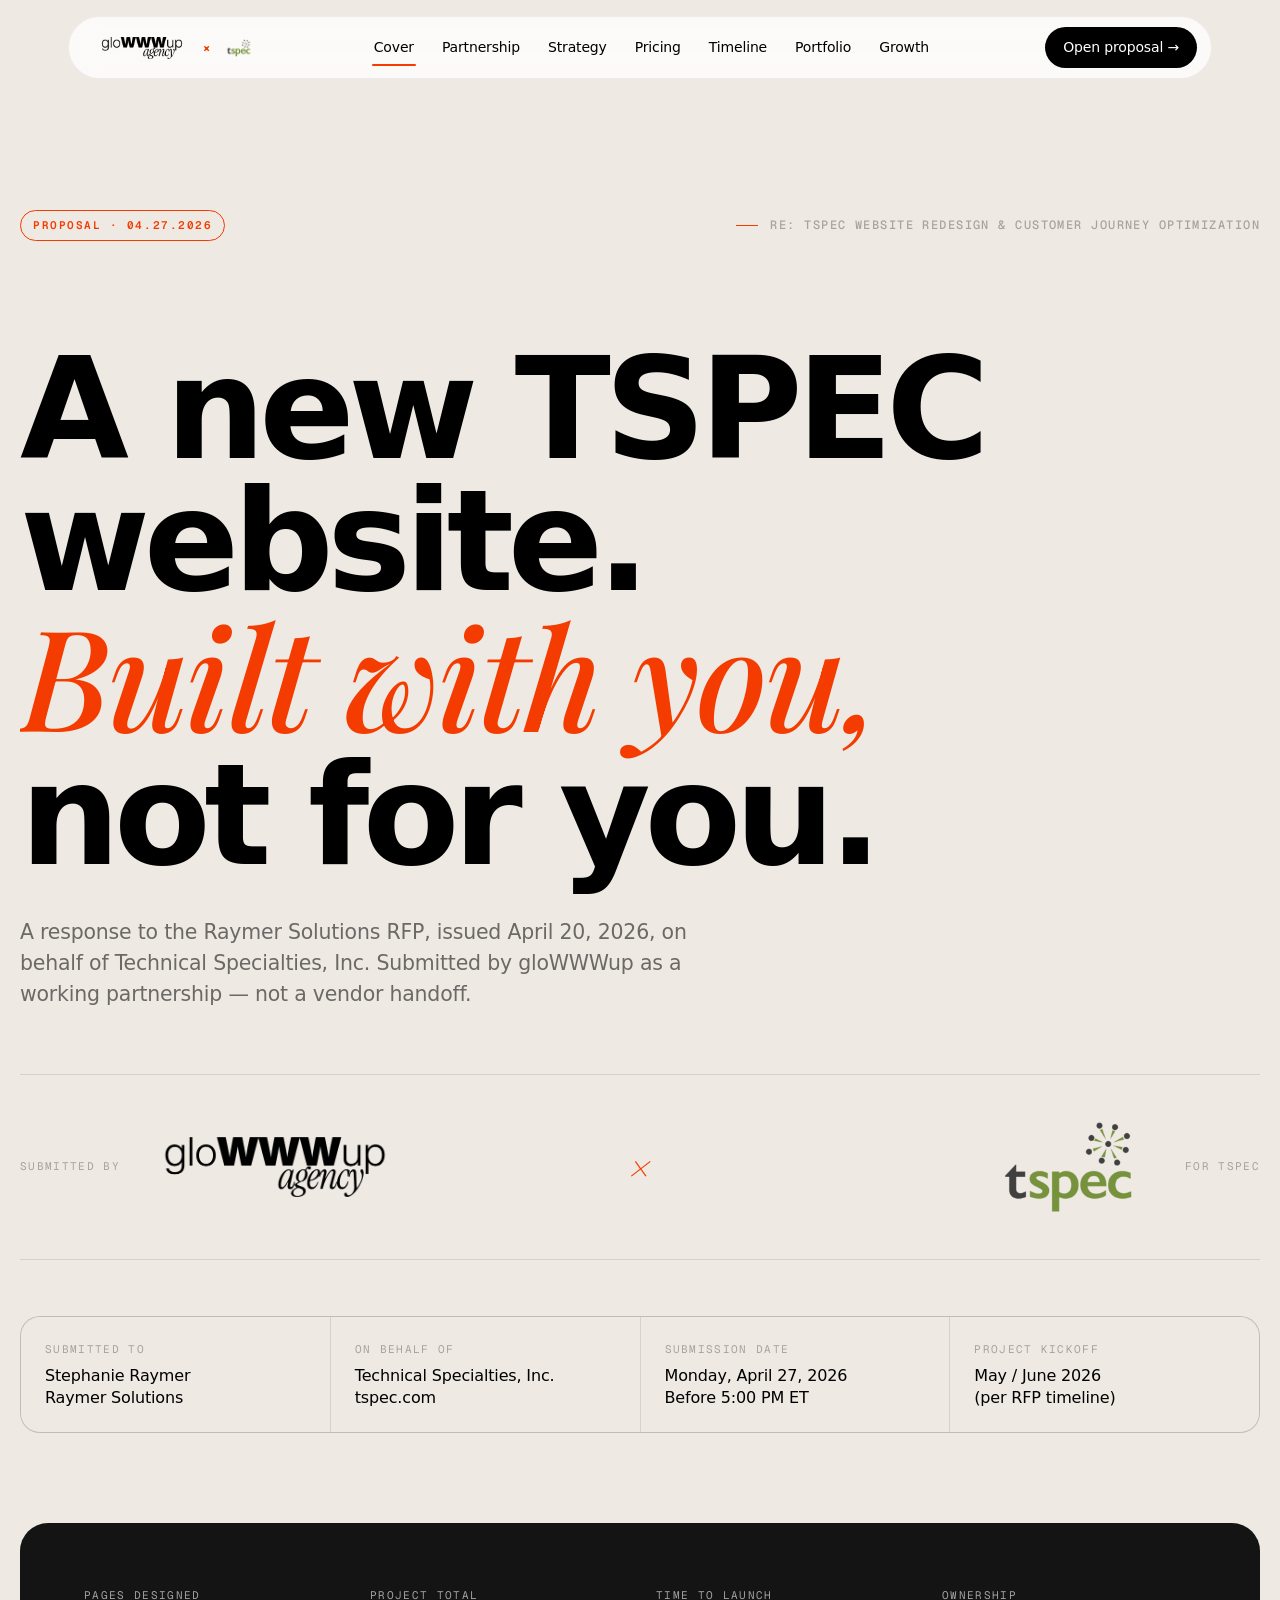
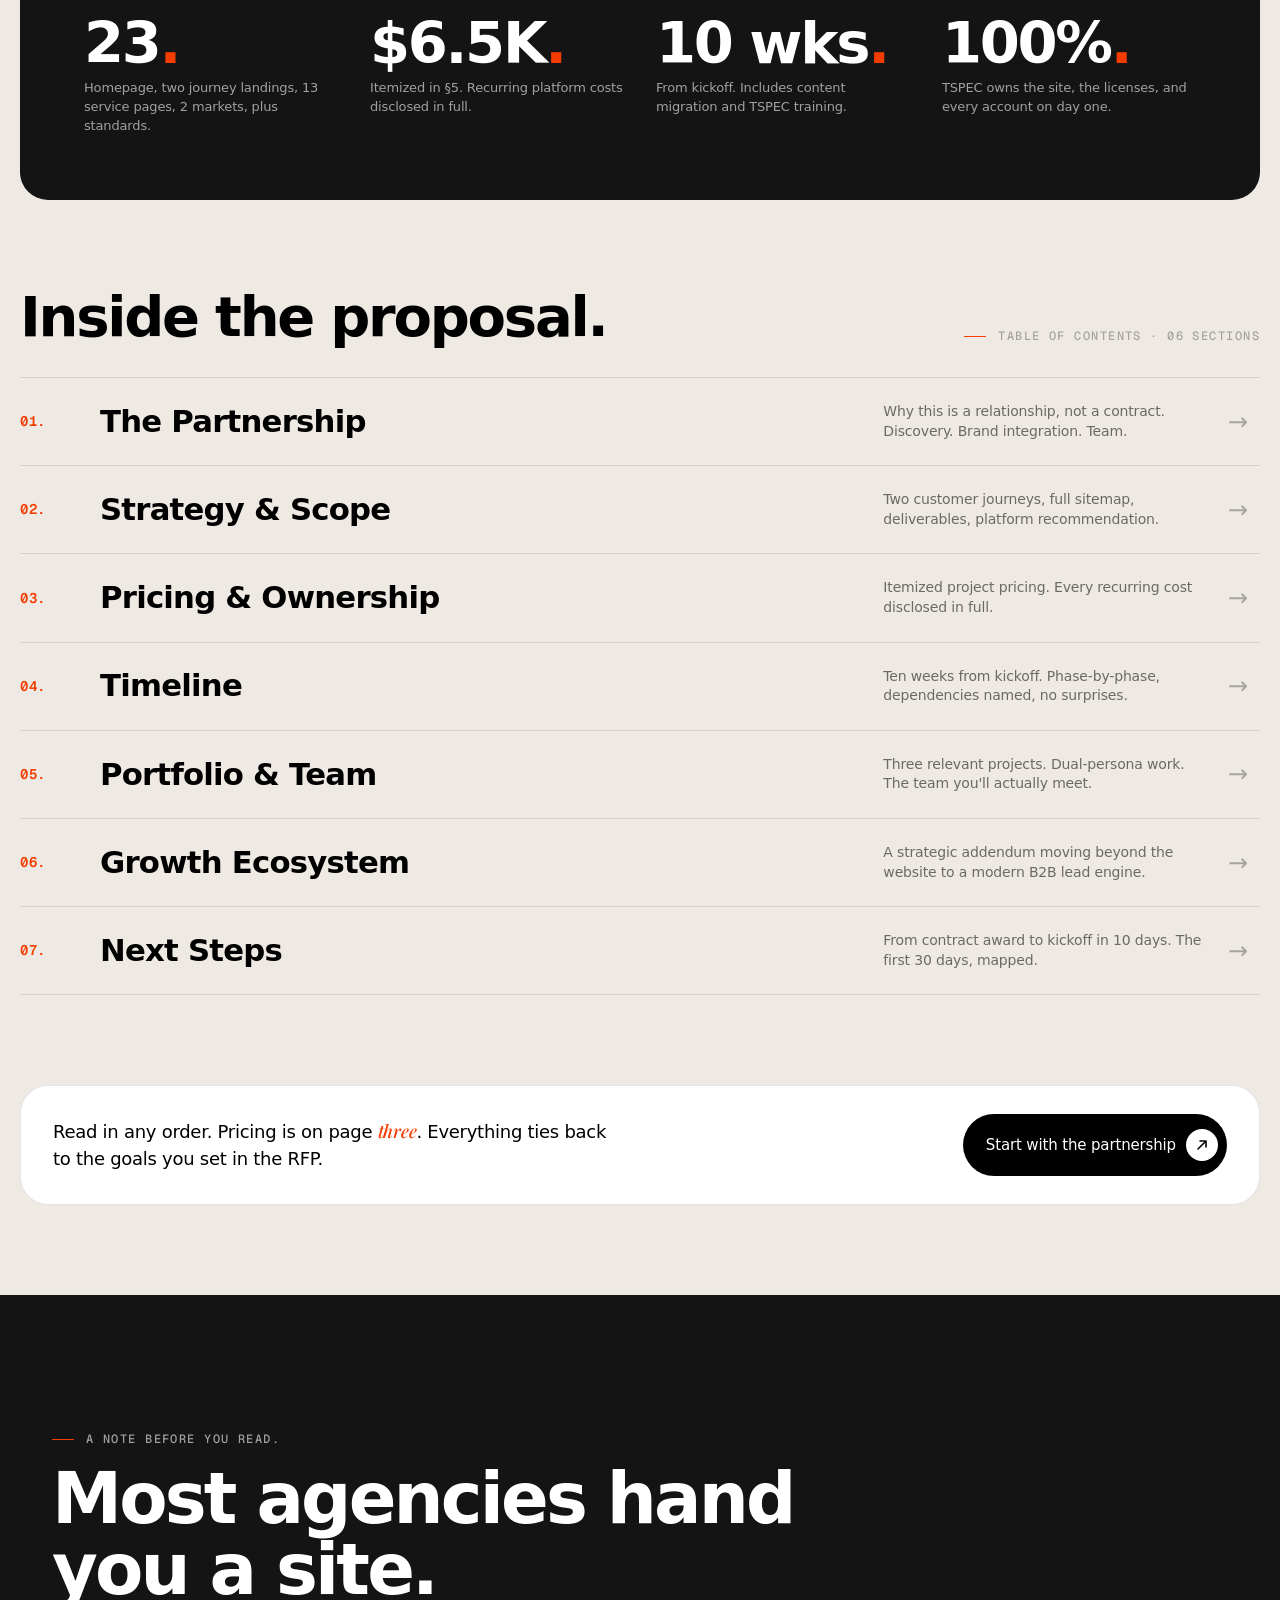
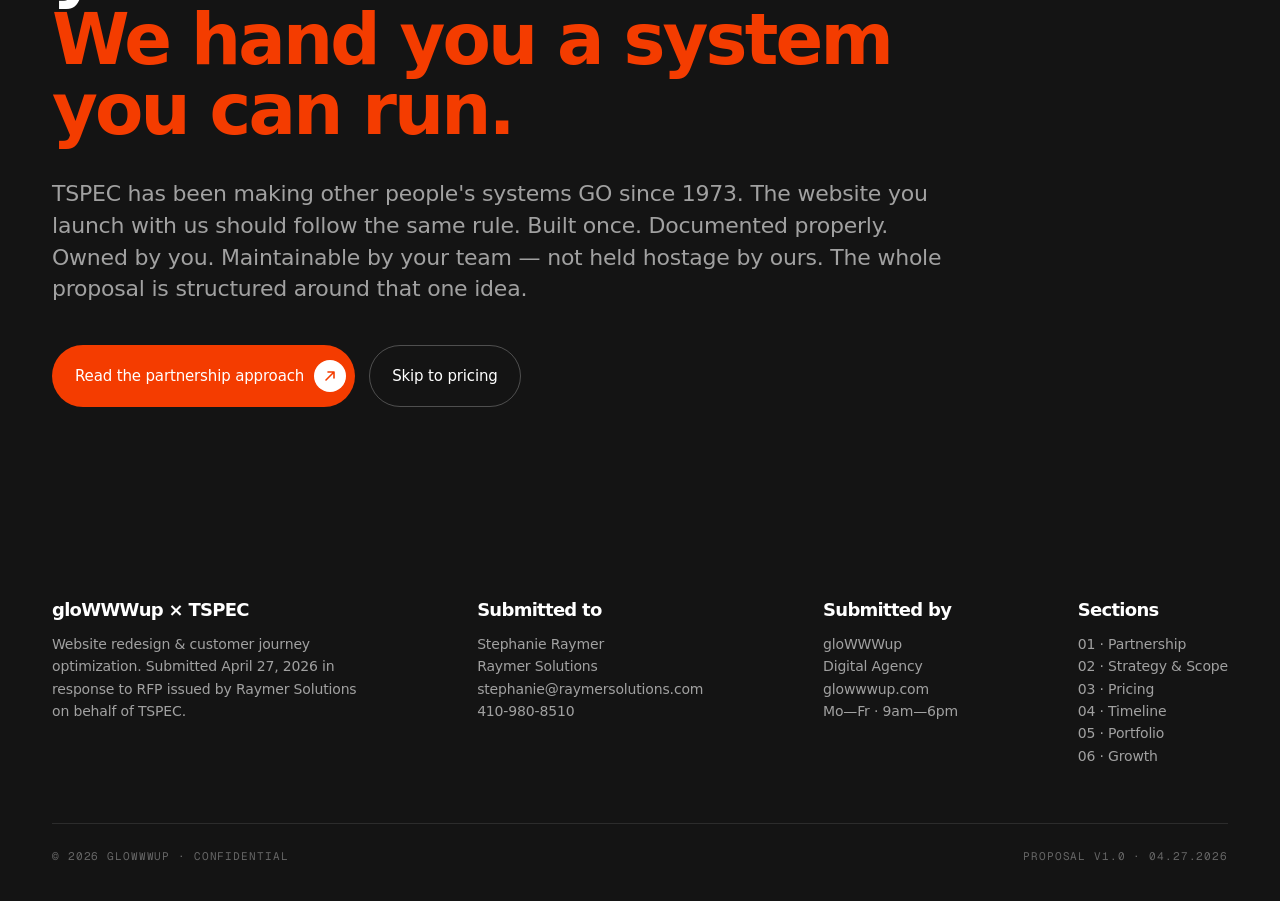
==== commit 1a812c0e: "Standardize navigation: add TSPEC logo and remove link numbers" ====
--- a/index.html
+++ b/index.html
@@ -370,7 +370,7 @@
       <div class="brand">
         <img src="assets/img/glowwwup-wordmark.png" alt="gloWWWup">
         <span class="x">×</span>
-        <span>TSPEC</span>
+        <span><img src="assets/img/tspec-logo.png" alt="TSPEC"></span>
       </div>
       <div class="links">
         <a href="index.html" class="active">Cover</a>
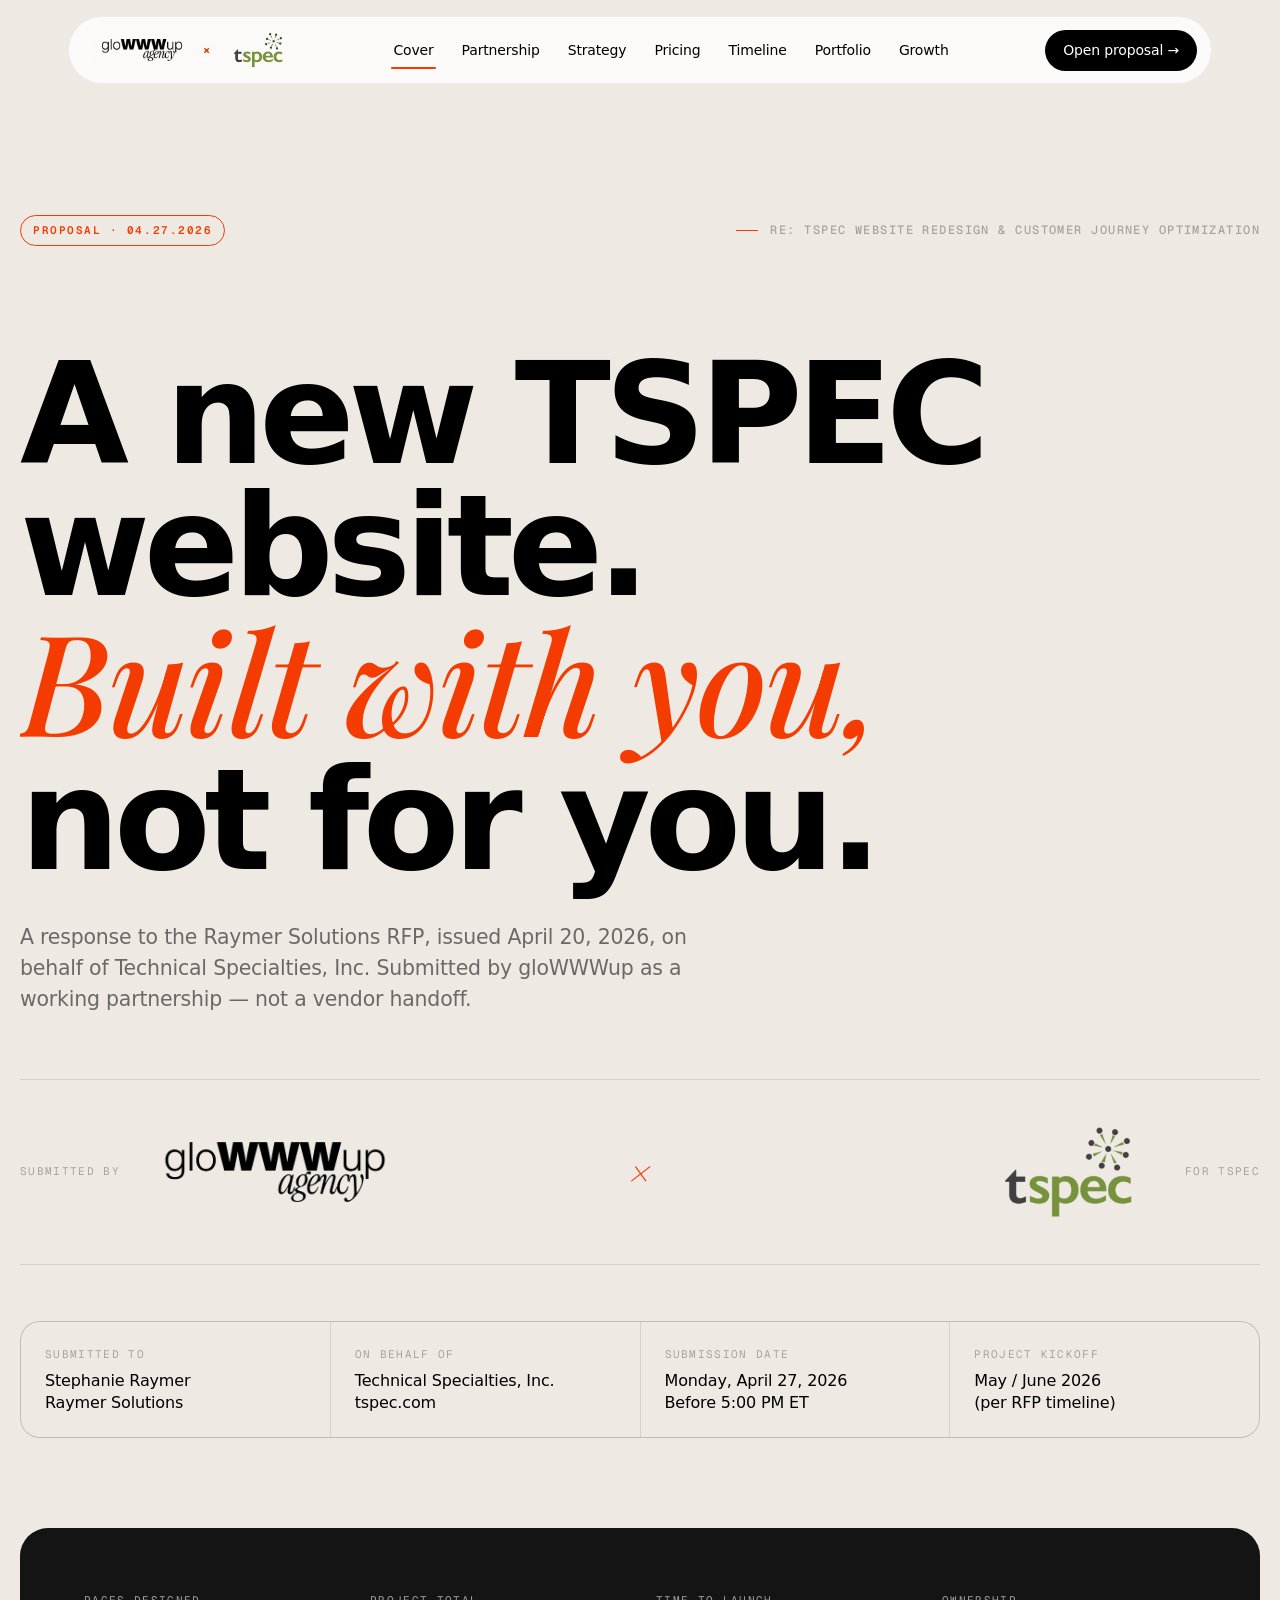
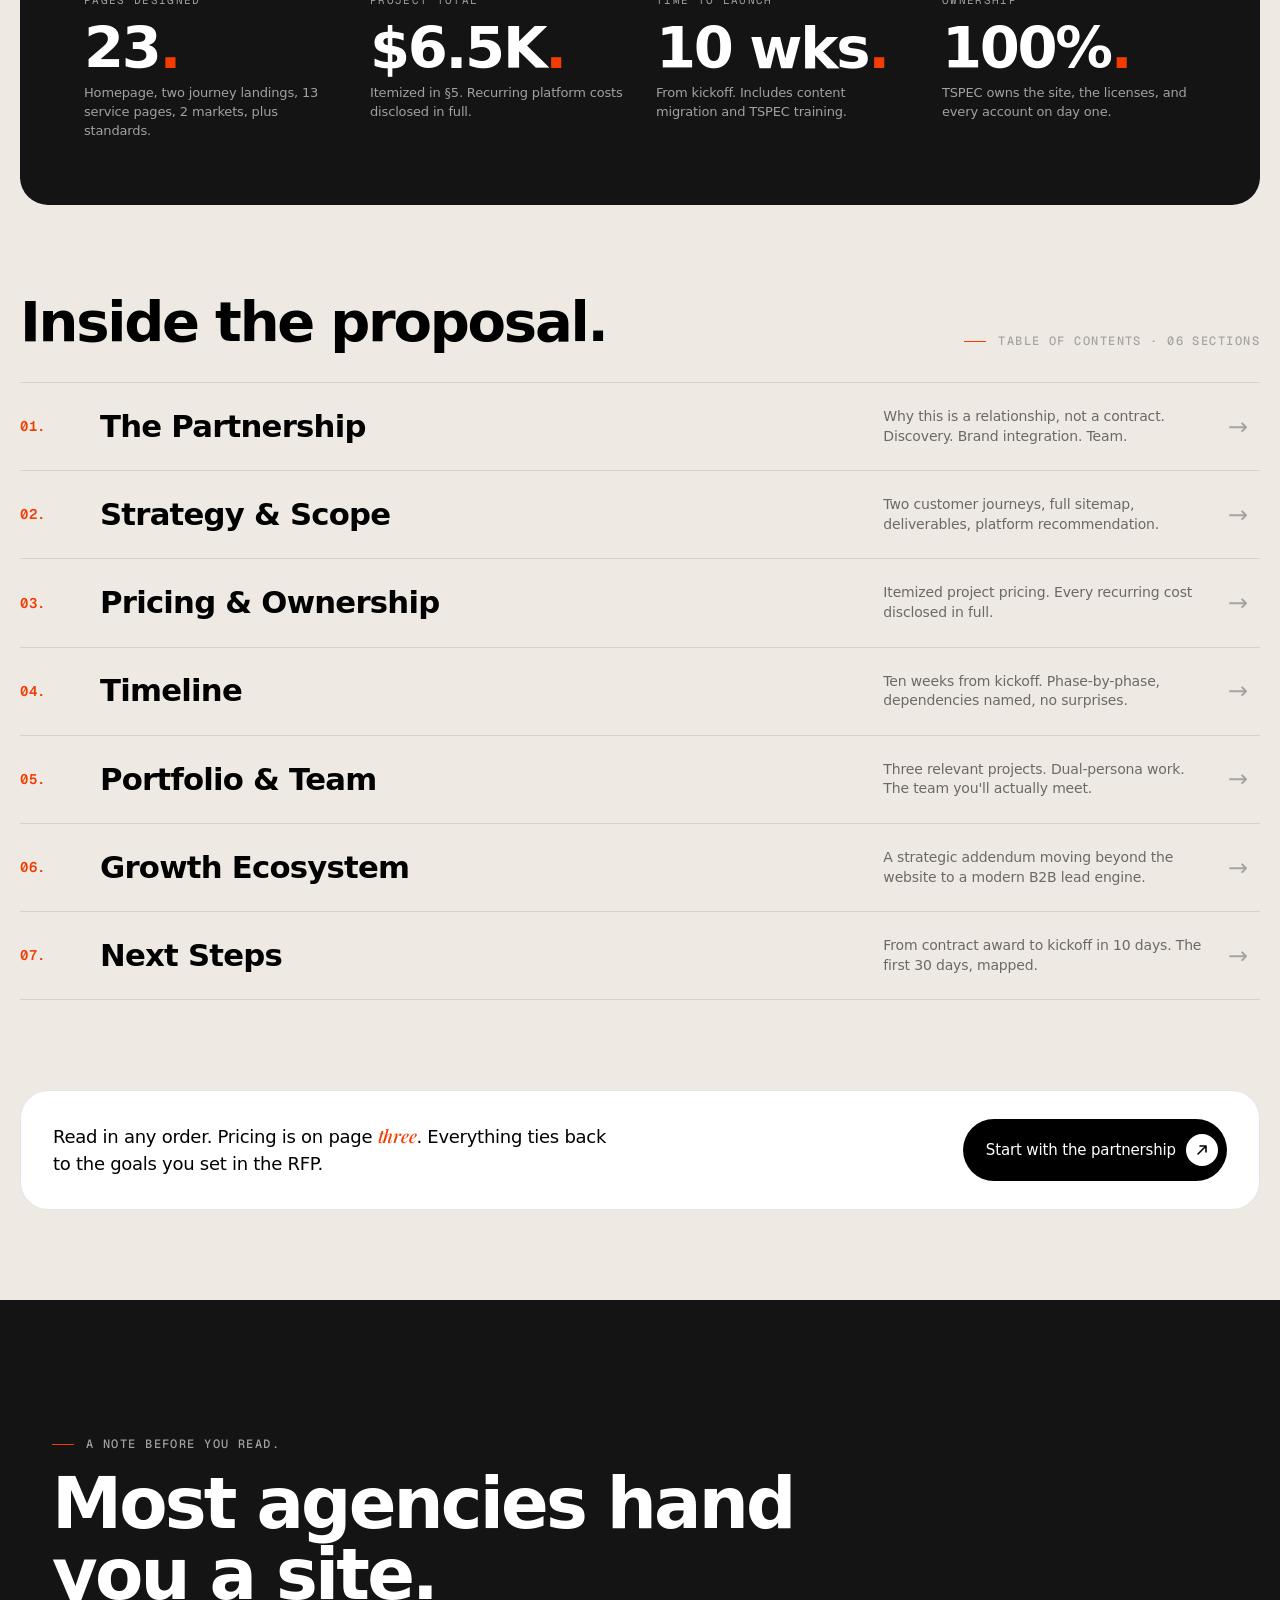
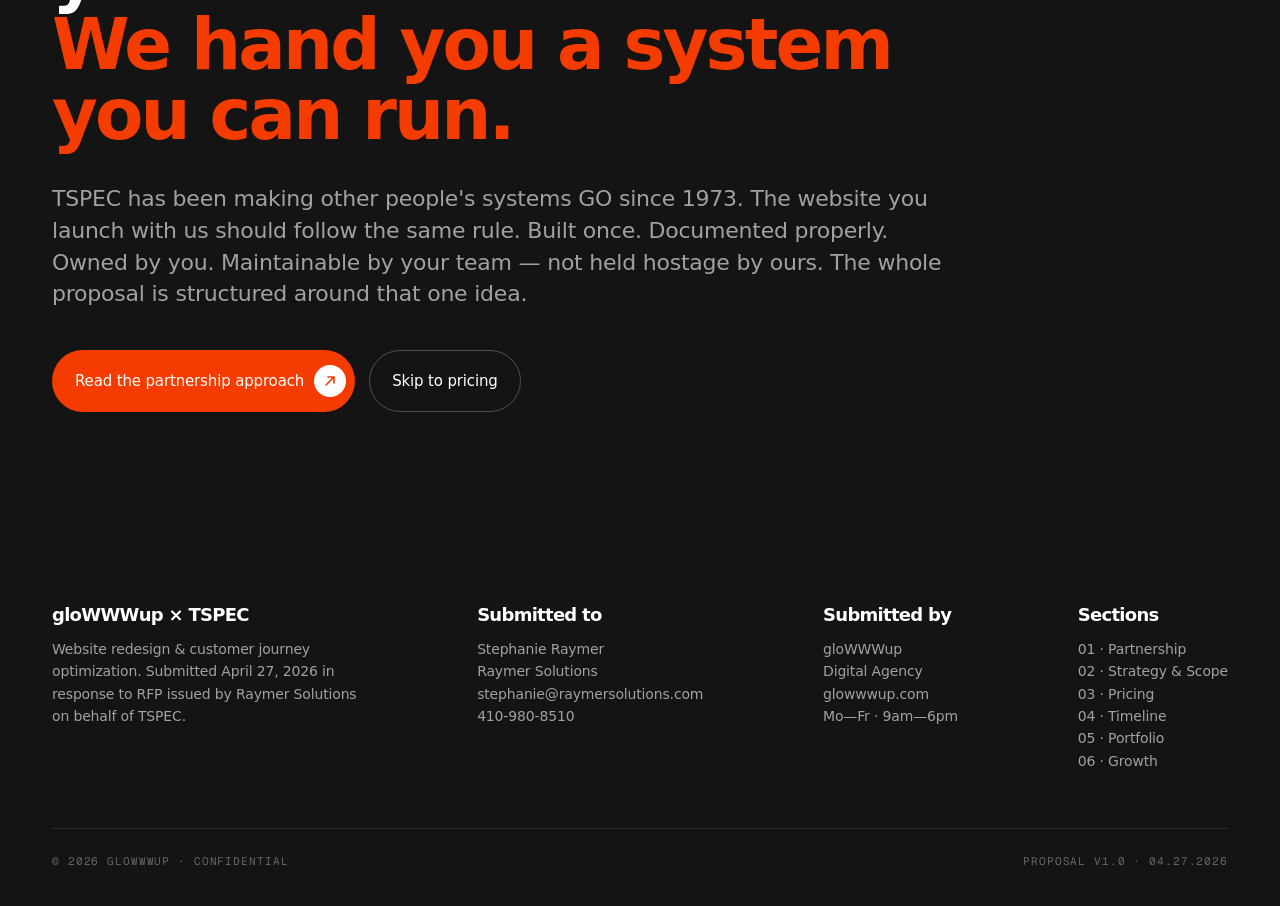
==== commit 2dc16f80: "Add gloWWWup favicon to all pages" ====
--- a/index.html
+++ b/index.html
@@ -360,6 +360,7 @@
       color: var(--accent);
     }
   </style>
+  <link rel="icon" type="image/png" href="assets/img/favicon.png">
 </head>
 
 <body>
--- a/assets/css/site.css
+++ b/assets/css/site.css
@@ -172,6 +172,7 @@
   color: var(--fg2);
 }
 .nav-pill .brand img { height: 22px; width: auto; }
+.nav-pill .brand img[src*="tspec-logo"] { height: 46px; min-height: 46px; }
 .nav-pill .brand .x { color: var(--accent); font-weight: 700; }
 .nav-pill .links {
   display: flex; gap: 24px;
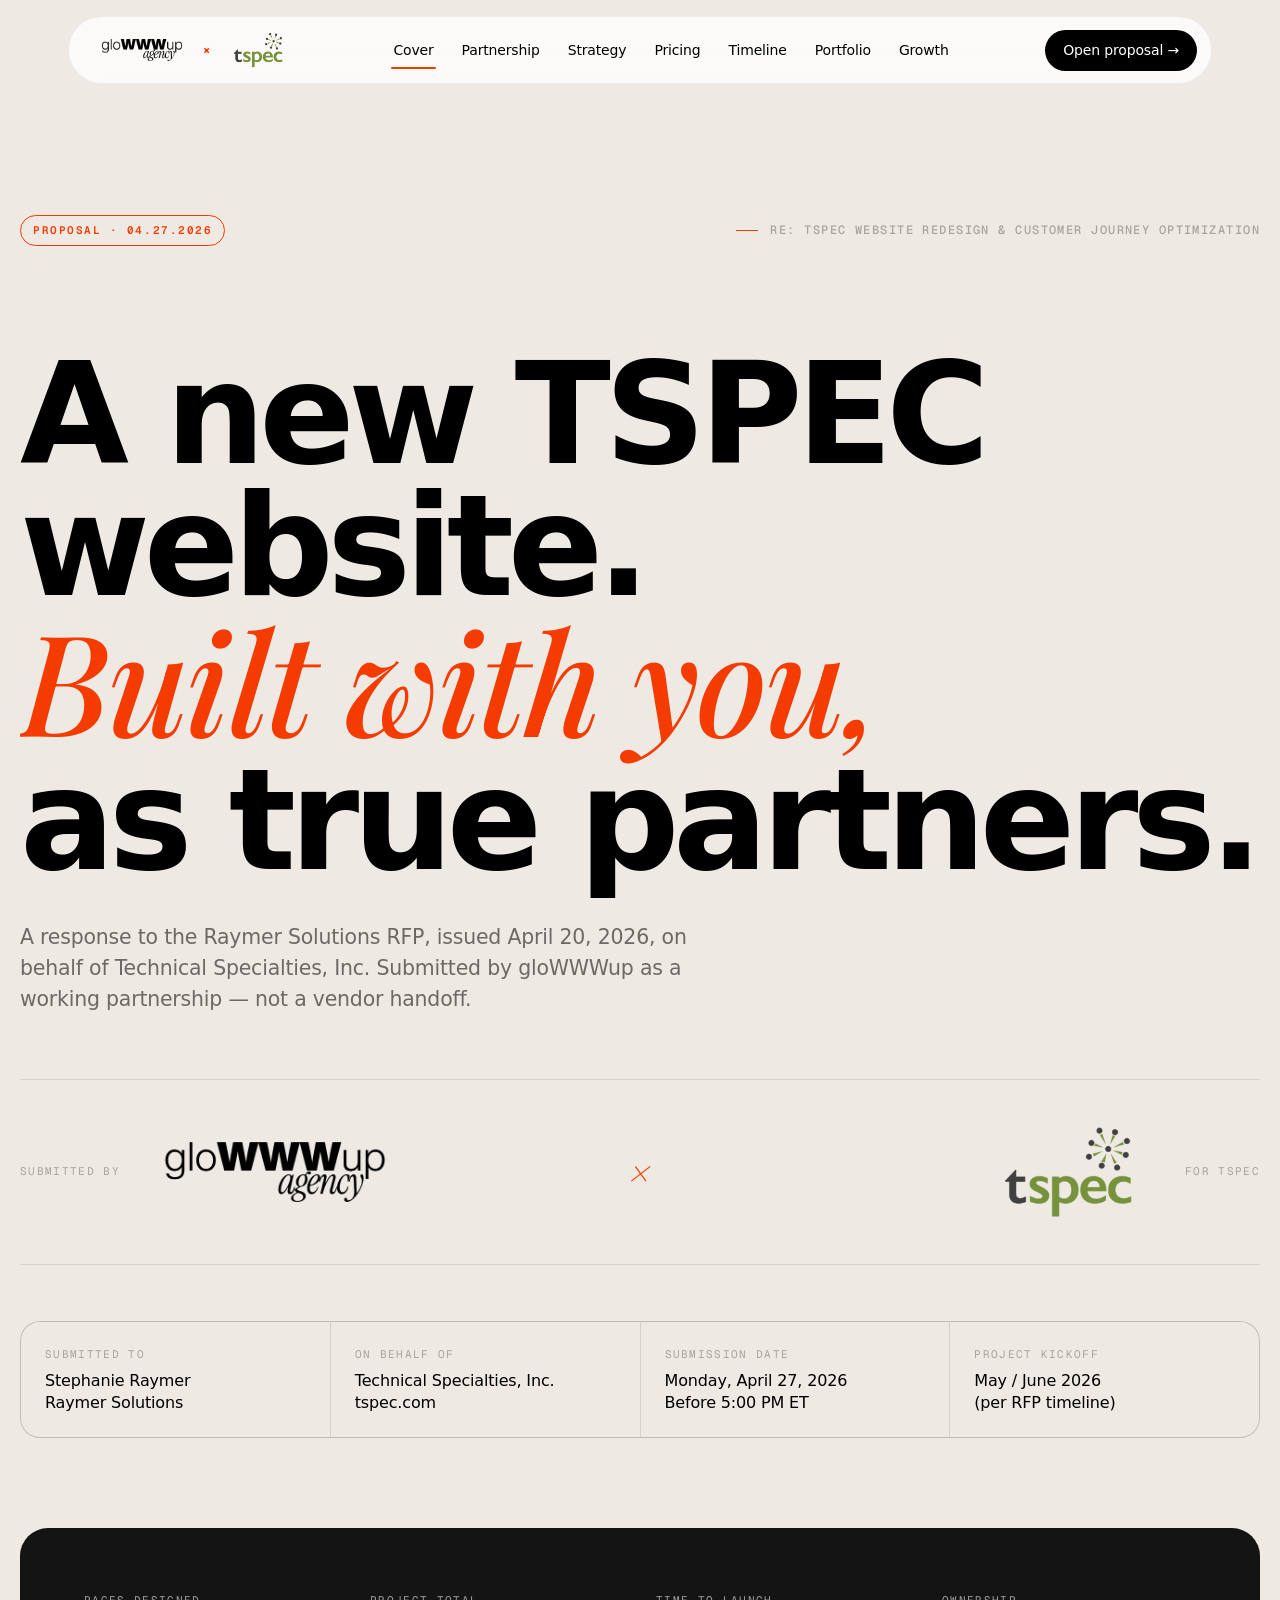
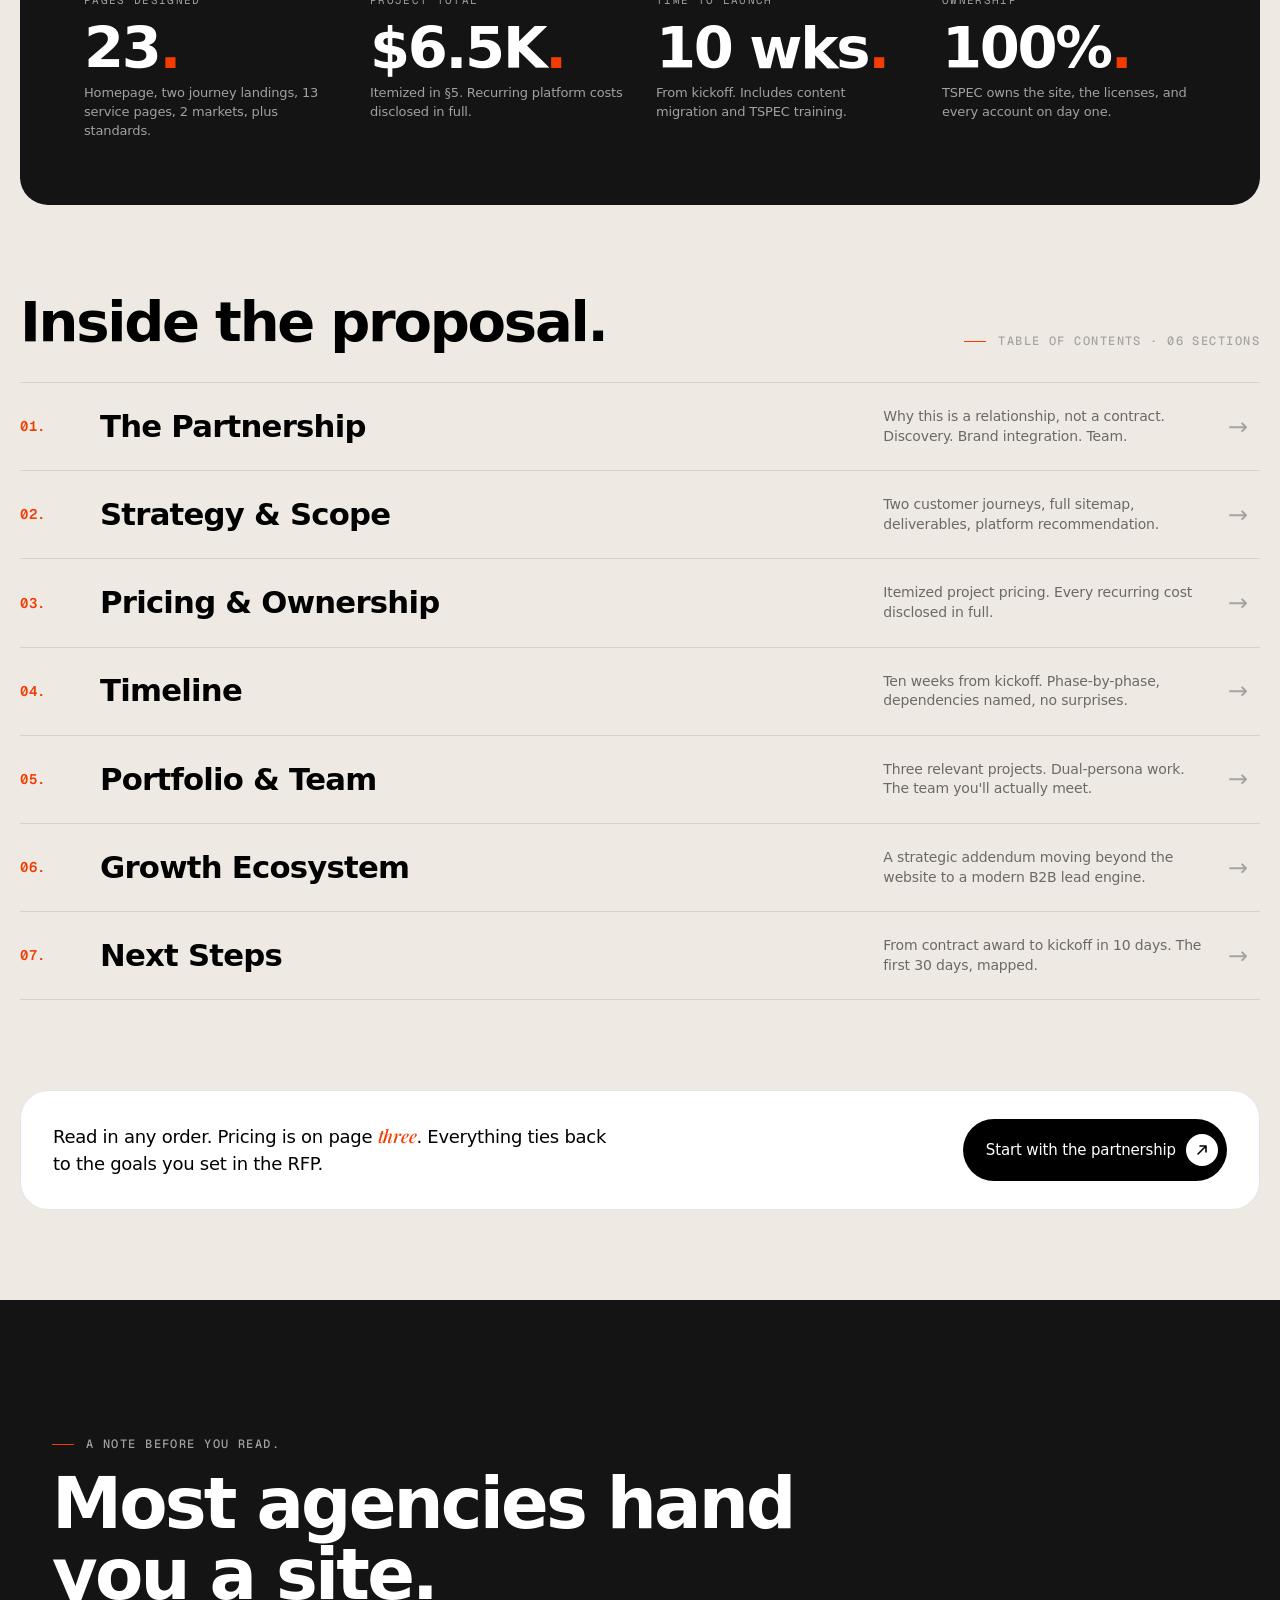
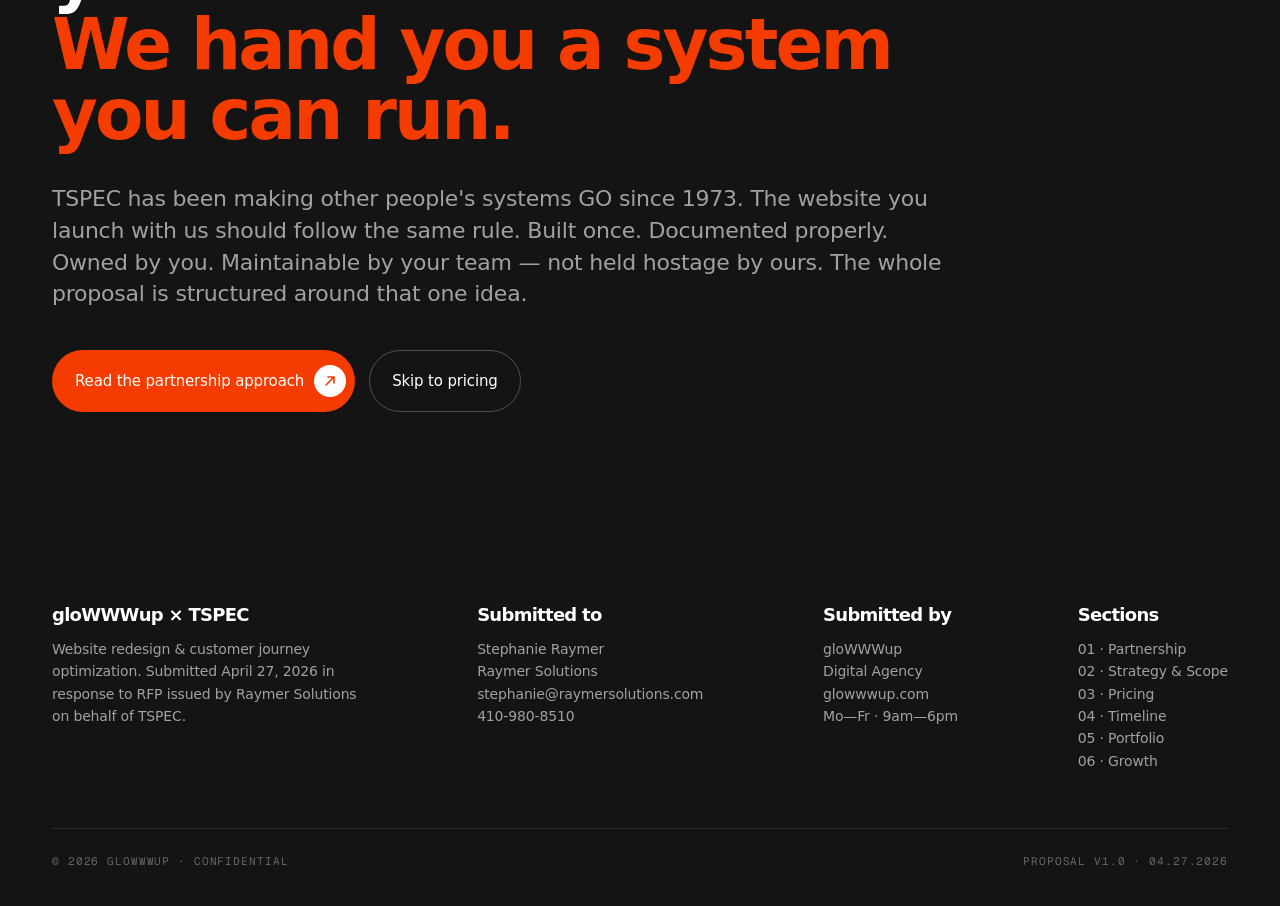
==== commit 5d05c8bd: "Rephrase tagline to 'as true partners' on index and portfolio pages" ====
--- a/index.html
+++ b/index.html
@@ -396,7 +396,7 @@
     <h1 class="cover-h1">
       A new TSPEC website.<br>
       <span class="ital">Built with you,</span><br>
-      not for you.
+      as true partners.
     </h1>
 
     <p class="cover-sub">
